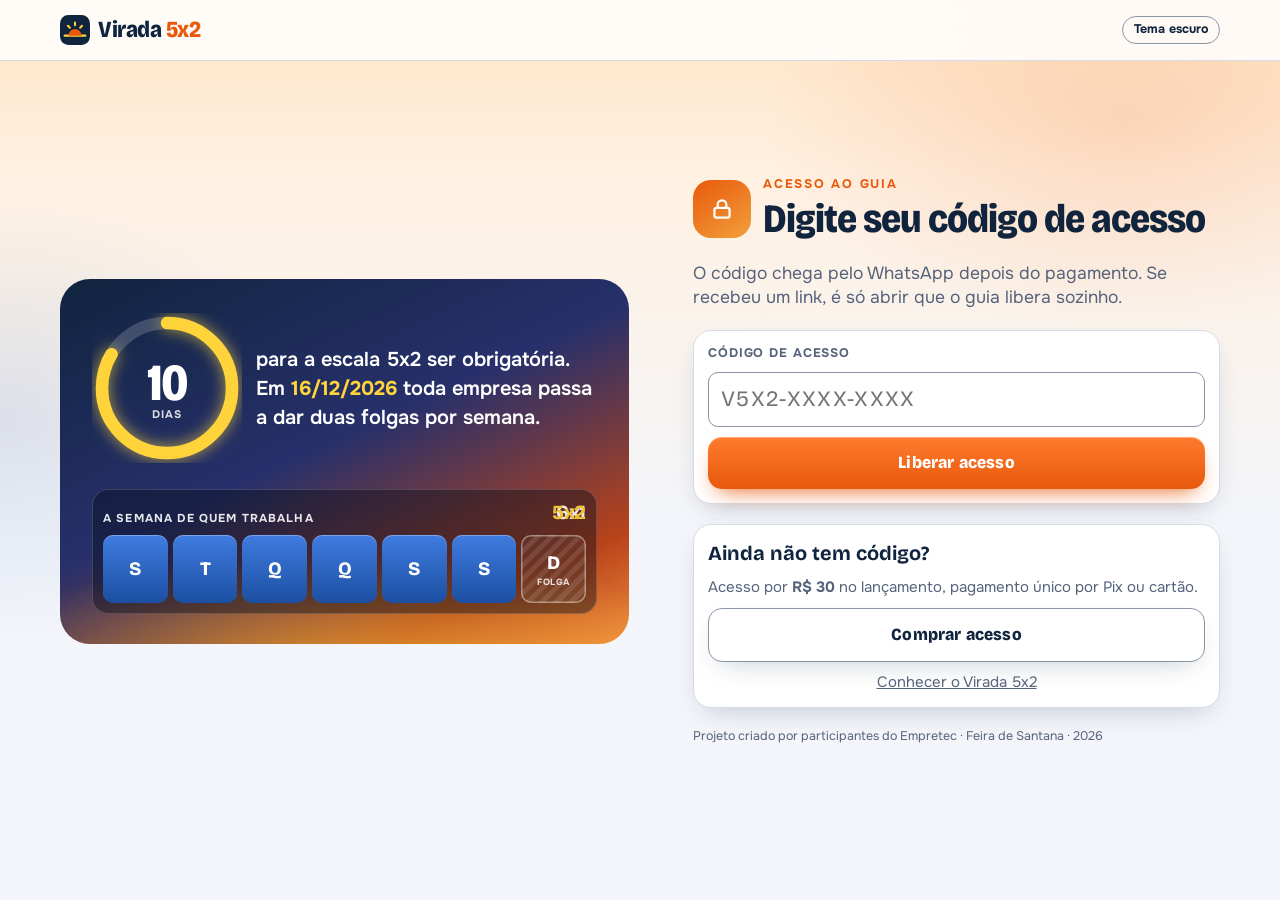
==== app/index.html @ b8477268 "Landing page, página de compra com Pix e cartão e acesso ao guia por código Co-Authored-By: Claude O" ====
<!DOCTYPE html>
<html lang="pt-BR">
<head>
<meta charset="utf-8">
<meta name="viewport" content="width=device-width, initial-scale=1, viewport-fit=cover">
<title>Guia Virada 5x2</title>
<link rel="preconnect" href="https://fonts.googleapis.com">
<link rel="preconnect" href="https://fonts.gstatic.com" crossorigin>
<link href="https://fonts.googleapis.com/css2?family=Bricolage+Grotesque:opsz,wdth,wght@12..96,75..100,400..800&family=Onest:wght@400..700&display=swap" rel="stylesheet">
<style>
:root{
  /* Layout: coluna única de celular, um passo por tela, barra fixa embaixo com Voltar e Continuar. */
  --tinta:#10243E; --suave:#56637A; --papel:#F3F5FA; --cartao:#FFFFFF; --linha:#D6DCE7;
  --laranja:#E8590C; --verde:#0B7A53; --azul:#1C4FA1; --amarelo:#FFD43B; --alerta:#C4281C;
  --campo:#FFFFFF; --borda:#8A95A8; --topo:#10243E; --forte:#10243E; --forte-txt:#FFFFFF; --ok-bg:#D7F0E5; --fraco:#7A8AA3;
  --g1:#1C4FA1; --g2:#0B7A53; --g3:#7A3E9D; --g4:#B45309; --g5:#0E7490; --g6:#9D174D; --g7:#4D7C0F;
  --display:'Archivo','Arial Narrow',Arial,sans-serif; --corpo:'Archivo',system-ui,-apple-system,'Segoe UI',sans-serif;
  color-scheme:light;
}
@media (prefers-color-scheme:dark){:root:not([data-theme="light"]){
  --tinta:#E9EEF7; --suave:#A7B4CA; --papel:#0B1524; --cartao:#152238; --linha:#2B3C58;
  --laranja:#FF7A2E; --verde:#3FCB98; --azul:#78A6F5; --amarelo:#FFD43B; --alerta:#FF7466;
  --campo:#0F1B2E; --borda:#5F7191; --topo:#060D19; --forte:#E9EEF7; --forte-txt:#10243E; --ok-bg:#12382C; --fraco:#5F7191;
  --g1:#78A6F5; --g2:#3FCB98; --g3:#C39BE8; --g4:#F2A65A; --g5:#56C7DE; --g6:#F08BB4; --g7:#A5D36A;
  color-scheme:dark;}}
:root[data-theme="dark"]{
  --tinta:#E9EEF7; --suave:#A7B4CA; --papel:#0B1524; --cartao:#152238; --linha:#2B3C58;
  --laranja:#FF7A2E; --verde:#3FCB98; --azul:#78A6F5; --amarelo:#FFD43B; --alerta:#FF7466;
  --campo:#0F1B2E; --borda:#5F7191; --topo:#060D19; --forte:#E9EEF7; --forte-txt:#10243E; --ok-bg:#12382C; --fraco:#5F7191;
  --g1:#78A6F5; --g2:#3FCB98; --g3:#C39BE8; --g4:#F2A65A; --g5:#56C7DE; --g6:#F08BB4; --g7:#A5D36A;
  color-scheme:dark;
}
*{box-sizing:border-box}
html,body{margin:0;height:100%}
body{background:var(--papel);color:var(--tinta);font-family:var(--corpo);font-size:16px;line-height:1.4;-webkit-text-size-adjust:100%}
button,input,select{font:inherit;color:inherit}
button{cursor:pointer}
:focus-visible{outline:3px solid var(--amarelo);outline-offset:2px;box-shadow:0 0 0 5px var(--tinta)}
h1,h2,h3{font-family:var(--display);margin:0;line-height:1.08;letter-spacing:-.01em;text-wrap:balance}
p{margin:0}
.num{font-family:var(--display);font-weight:800;font-variant-numeric:tabular-nums;letter-spacing:-.02em}
#app{max-width:560px;margin:0 auto;padding:0 16px calc(96px + env(safe-area-inset-bottom));display:flex;flex-direction:column;gap:16px;min-height:100%}
header.topo{background:var(--topo);color:#fff;margin:0 -16px;padding:calc(14px + env(safe-area-inset-top)) 16px 12px;display:flex;flex-direction:column;gap:10px}
.marca{display:flex;justify-content:space-between;align-items:baseline;gap:8px}
.marca b{font-family:var(--display);font-weight:800;font-size:22px;letter-spacing:-.02em}
.marca b span{color:var(--laranja)}
.marca small{font-size:12.5px;color:#B9C6DA;font-weight:600}
.prog{display:flex;gap:5px}
.prog i{flex:1;height:5px;border-radius:9px;background:#3A506E}
.prog i.on{background:var(--laranja)}
h2{font-size:27px;font-weight:800}
h2 small{display:block;font-family:var(--corpo);font-size:12.5px;font-weight:700;letter-spacing:.12em;text-transform:uppercase;color:var(--laranja);margin-bottom:6px}
.sub{color:var(--suave);font-size:15px}
.cartao{background:var(--cartao);border:1px solid var(--linha);border-radius:14px;padding:14px;display:flex;flex-direction:column;gap:10px}
.cartao h3{font-size:18px;font-weight:800}
.rot{font-size:12.5px;font-weight:700;letter-spacing:.07em;text-transform:uppercase;color:var(--suave)}
input[type=text],input[type=number],select{width:100%;border:1.5px solid var(--borda);border-radius:10px;padding:11px 12px;background:var(--campo);font-size:16px;min-width:0}
.chips{display:flex;flex-wrap:wrap;gap:8px}
.chip{border:1.5px solid var(--borda);background:var(--campo);border-radius:99px;padding:9px 14px;font-weight:600;font-size:15px;line-height:1.1}
.chip[aria-pressed=true]{background:var(--forte);border-color:var(--forte);color:var(--forte-txt)}
.dias{display:grid;grid-template-columns:repeat(7,1fr);gap:5px}
.dia{border:1.5px solid var(--borda);background:var(--campo);border-radius:10px;padding:10px 0;font-weight:700;font-size:14px;text-align:center}
.dia[aria-pressed=true]{background:var(--forte);border-color:var(--forte);color:var(--forte-txt)}
.mov{display:grid;grid-template-columns:52px 1fr;gap:8px;align-items:center}
.mov b{font-family:var(--display);font-size:17px}
.seg{display:grid;grid-template-columns:repeat(3,1fr);border:1.5px solid var(--borda);border-radius:10px;overflow:hidden}
.seg button{border:0;background:var(--campo);padding:9px 4px;font-weight:600;font-size:14px;border-right:1px solid var(--linha)}
.seg button:last-child{border-right:0}
.seg button[aria-pressed=true]{background:var(--forte);color:var(--forte-txt)}
.seg.m button[data-v="1"][aria-pressed=true]{background:var(--fraco);color:#fff}
.seg.m button[data-v="3"][aria-pressed=true]{background:var(--laranja);color:#fff}
.fnl{display:flex;flex-direction:column;gap:10px}
.fnr{border:1px solid var(--linha);border-radius:12px;padding:10px;display:flex;flex-direction:column;gap:8px;background:var(--campo)}
.fnr .l1{display:flex;gap:8px;align-items:center}
.fnr .l2{display:grid;grid-template-columns:1fr 1fr;gap:10px}
.st{display:flex;flex-direction:column;gap:3px}
.st span{font-size:12px;font-weight:700;color:var(--suave);text-transform:uppercase;letter-spacing:.05em}
.stp{display:flex;align-items:center;gap:6px}
.stp b{font-family:var(--display);font-weight:800;font-size:26px;min-width:38px;text-align:center;font-variant-numeric:tabular-nums}
.rb{width:40px;height:40px;border-radius:10px;border:1.5px solid var(--borda);background:var(--campo);font-weight:800;font-size:20px;line-height:1;display:inline-flex;align-items:center;justify-content:center;padding:0;flex:none}
.rb:disabled{opacity:.3}
.rb.x{width:36px;height:36px;border-color:var(--linha);color:var(--suave);font-size:18px}
.bt{border:0;background:var(--laranja);color:#fff;font-weight:800;border-radius:12px;padding:14px 18px;font-size:16px;text-align:center;text-decoration:none;display:inline-block}
.bt.sec{background:var(--campo);color:var(--tinta);border:1.5px solid var(--borda)}
.bt.esc{background:var(--forte);color:var(--forte-txt)}
.bt:disabled{opacity:.4}
.barra{position:fixed;left:0;right:0;bottom:0;background:var(--cartao);border-top:1px solid var(--linha);padding:10px 16px calc(10px + env(safe-area-inset-bottom));z-index:5}
.barra .in{max-width:560px;margin:0 auto;display:grid;grid-template-columns:auto 1fr;gap:10px}
.barra.um .in{grid-template-columns:1fr}
.erro{color:var(--alerta);font-weight:700;font-size:14px}
.erro:empty{display:none}
/* início */
.heroi{background:var(--laranja);color:#fff;border-radius:16px;padding:18px;display:flex;flex-direction:column;gap:6px}
.heroi .num{font-size:64px;line-height:.95}
.heroi p{font-weight:600}
.lista{display:flex;flex-direction:column;gap:10px;padding:0;margin:0;list-style:none}
.lista li{display:grid;grid-template-columns:34px 1fr;gap:10px;align-items:start}
.lista li b.n{font-family:var(--display);font-weight:800;font-size:18px;width:34px;height:34px;border-radius:50%;background:var(--forte);color:var(--forte-txt);display:flex;align-items:center;justify-content:center}
/* resultado */
.tiles{display:grid;grid-template-columns:1fr 1fr;gap:10px}
.tile{background:var(--cartao);border:1px solid var(--linha);border-top:6px solid var(--tinta);border-radius:12px;padding:10px 12px;display:flex;flex-direction:column;gap:2px}
.tile .v{font-family:var(--display);font-weight:800;font-size:38px;line-height:1;letter-spacing:-.02em}
.tile .d{font-size:13px;color:var(--suave)}
.tile.o{border-top-color:var(--laranja)} .tile.o .v{color:var(--laranja)}
.tile.v2{border-top-color:var(--verde)} .tile.v2 .v{color:var(--verde)}
.tile.a{border-top-color:var(--amarelo)}
.tile.r{border-top-color:var(--alerta)} .tile.r .v{color:var(--alerta)}
.tile.larga{grid-column:1/-1}
.abas{position:sticky;top:0;z-index:4;background:var(--papel);margin:0 -16px;padding:8px 16px;display:flex;gap:6px;overflow-x:auto;border-bottom:1px solid var(--linha)}
.abas button{flex:none;border:1px solid var(--linha);background:var(--campo);border-radius:99px;padding:7px 13px;font-weight:700;font-size:14px}
section{display:flex;flex-direction:column;gap:12px;scroll-margin-top:56px}
.semana{display:grid;grid-template-columns:repeat(7,1fr);gap:4px;align-items:end}
.col{display:flex;flex-direction:column;align-items:center;gap:3px}
.col .b{width:100%;border-radius:6px 6px 0 0;background:var(--azul);min-height:3px}
.col.fraco .b{background:var(--fraco)} .col.forte .b{background:var(--laranja)}
.col.fech .b{background:repeating-linear-gradient(135deg,var(--campo) 0 5px,var(--linha) 5px 7px);border:1px dashed var(--borda);height:36px}
.col .q{font-family:var(--display);font-weight:800;font-size:17px;line-height:1}
.col .d{font-size:12px;font-weight:700;color:var(--suave);text-transform:uppercase}
.col .p{font-size:11px;color:var(--suave)}
.barras{height:110px;display:flex;align-items:flex-end;width:100%}
.fn{background:var(--cartao);border:1px solid var(--linha);border-radius:14px;padding:12px;display:flex;flex-direction:column;gap:8px}
.fn.al{border-color:var(--alerta);box-shadow:inset 5px 0 0 var(--alerta)}
.fh{display:flex;justify-content:space-between;gap:8px;align-items:baseline}
.fh b{font-size:17px;font-weight:800;font-family:var(--display)}
.fh span{font-size:13px;color:var(--suave);font-weight:600;white-space:nowrap}
.raia{border-radius:9px;padding:6px 9px;background:var(--papel);display:grid;grid-template-columns:1fr auto;gap:2px 8px;align-items:center}
.raia .t{font-size:12.5px;font-weight:700}
.raia .t small{display:block;font-weight:500;color:var(--suave);font-size:12px}
.raia .c{font-family:var(--display);font-weight:800;font-size:22px}
.pws{grid-column:1/-1;display:flex;flex-wrap:wrap;gap:2px}
.pw{width:12px;height:16px;flex:none}
.pw.vg{fill:var(--amarelo);stroke:var(--tinta);stroke-width:1.2}
.pil{align-self:flex-start;border-radius:99px;padding:4px 11px;font-weight:700;font-size:13px}
.pil.ok{background:var(--ok-bg);color:var(--verde)} .pil.vg{background:var(--amarelo);color:#10243E} .pil.ru{background:var(--alerta);color:#fff}
.comp{display:flex;flex-direction:column;gap:8px}
.cb{display:grid;grid-template-columns:1fr;gap:3px}
.cb .l{display:flex;justify-content:space-between;font-weight:700;font-size:14px;gap:8px}
.cb .t{height:16px;border-radius:5px;background:var(--papel);overflow:hidden}
.cb .t i{display:block;height:100%;border-radius:5px;background:var(--azul)}
.cb.he .t i{background:var(--laranja)} .cb.re .t i{background:var(--verde)}
.lei{display:flex;flex-direction:column;gap:8px;padding:0;margin:0;list-style:none}
.lei li{border-left:5px solid var(--azul);background:var(--cartao);border-radius:0 10px 10px 0;padding:9px 12px;font-size:15px}
.lei li.at{border-left-color:var(--laranja)} .lei li.ru{border-left-color:var(--alerta)}
.lei li b{display:block}
.plano{display:flex;flex-direction:column;gap:0;border:1px solid var(--linha);border-radius:14px;background:var(--cartao);overflow:hidden}
.plano label{display:grid;grid-template-columns:26px 62px 1fr;gap:8px;align-items:start;padding:11px 12px;border-bottom:1px solid var(--linha);font-size:15px}
.plano label:last-child{border-bottom:0}
.plano input{width:22px;height:22px;accent-color:var(--verde);margin:0}
.plano .dt{font-family:var(--display);font-weight:800;color:var(--laranja)}
.plano input:checked~span{color:var(--suave);text-decoration:line-through}
.aviso{font-size:13.5px;color:var(--suave);border-left:4px solid var(--amarelo);padding-left:10px}
.fontes{font-size:12.5px;color:var(--suave);display:flex;flex-direction:column;gap:4px;overflow-wrap:anywhere}
.fontes a{color:var(--azul)}
textarea{width:100%;min-height:150px;border:1.5px solid var(--borda);border-radius:10px;padding:10px;font:inherit;font-size:14px}
.acoes{display:flex;flex-direction:column;gap:8px}
@media (min-width:480px){.tiles{grid-template-columns:repeat(3,1fr)}}

/* comparador de caminhos */
.tema{border:1px solid #5C6F8A;background:transparent;color:#fff;border-radius:99px;padding:4px 11px;font-size:12.5px;font-weight:700}
.marca .dir{display:flex;gap:10px;align-items:center}
.ests{display:flex;flex-direction:column;gap:10px}
.est{text-align:left;border:1.5px solid var(--linha);background:var(--cartao);border-radius:14px;padding:12px;display:flex;flex-direction:column;gap:8px;width:100%}
.est[aria-pressed=true]{border-color:var(--laranja);box-shadow:inset 0 0 0 1.5px var(--laranja)}
.est.fora{opacity:.72}
.est .en{display:flex;justify-content:space-between;gap:8px;align-items:baseline;font-family:var(--display);font-weight:800;font-size:18px;line-height:1.15}
.selo{flex:none;font-family:var(--corpo);font-size:11.5px;font-weight:700;border-radius:99px;padding:3px 9px;background:var(--verde);color:#fff;white-space:nowrap}
.selo.e{background:var(--laranja)}
.est .ed{font-size:14px;color:var(--suave)}
.eg{display:grid;grid-template-columns:repeat(3,1fr);gap:6px}
.eg span{background:var(--papel);border-radius:8px;padding:6px 8px;display:flex;flex-direction:column;font-size:11.5px;font-weight:700;color:var(--suave);text-transform:uppercase;letter-spacing:.03em}
.eg b{font-family:var(--display);font-weight:800;font-size:17px;color:var(--tinta);text-transform:none;letter-spacing:-.01em}
.er{display:flex;justify-content:space-between;align-items:baseline;gap:8px;border-top:1px solid var(--linha);padding-top:8px;font-weight:700}
.er b{font-family:var(--display);font-weight:800;font-size:22px;white-space:nowrap}
.er b.neg{color:var(--alerta)} .er b.pos{color:var(--verde)}
.est .av{font-size:13px;color:var(--suave);border-left:4px solid var(--amarelo);padding-left:8px}
.sl{display:flex;flex-direction:column;gap:2px}
.sl .l{display:flex;justify-content:space-between;font-weight:700;font-size:14px;gap:8px}
.sl input[type=range]{width:100%;accent-color:var(--laranja);height:30px}
.credito{font-size:12.5px;color:var(--suave);text-align:center}

/* ===== visual: a virada do dia (amanhecer no claro, noite com estrelas no escuro) ===== */
:root{--display:'Bricolage Grotesque','Arial Narrow',Arial,sans-serif;--corpo:'Onest',system-ui,-apple-system,'Segoe UI',sans-serif;
  --ceu:linear-gradient(180deg,#FFE3C4 0,#FFF1E2 180px,#F3F5FA 520px);--brilho1:rgba(232,89,12,.16);--brilho2:rgba(28,79,161,.12);
  --sombra:0 1px 0 rgba(255,255,255,.9) inset,0 10px 28px -12px rgba(16,36,62,.28);--vidro:rgba(255,255,255,.86);--heroi:linear-gradient(155deg,#10243E 0,#27306B 46%,#B8431A 82%,#F08A3C 100%);--neon:0 0 0 rgba(0,0,0,0)}
@media (prefers-color-scheme:dark){:root:not([data-theme="light"]){--ceu:linear-gradient(180deg,#070B1A 0,#0B1524 420px);--brilho1:rgba(255,122,46,.20);--brilho2:rgba(120,166,245,.20);--sombra:0 1px 0 rgba(255,255,255,.06) inset,0 14px 34px -14px rgba(0,0,0,.8);--vidro:rgba(13,22,40,.82);--heroi:linear-gradient(155deg,#0A1022 0,#1B1F52 46%,#7A2E12 84%,#E8590C 100%);--neon:0 0 22px -4px}}
:root[data-theme="dark"]{--ceu:linear-gradient(180deg,#070B1A 0,#0B1524 420px);--brilho1:rgba(255,122,46,.20);--brilho2:rgba(120,166,245,.20);--sombra:0 1px 0 rgba(255,255,255,.06) inset,0 14px 34px -14px rgba(0,0,0,.8);--vidro:rgba(13,22,40,.82);--heroi:linear-gradient(155deg,#0A1022 0,#1B1F52 46%,#7A2E12 84%,#E8590C 100%);--neon:0 0 22px -4px}
body{background:var(--papel);background-image:radial-gradient(520px 300px at 88% 120px,var(--brilho1),transparent 70%),radial-gradient(460px 320px at 0 420px,var(--brilho2),transparent 70%),var(--ceu);background-attachment:fixed;background-repeat:no-repeat}
#app,.barra{position:relative;z-index:1}
.barra{position:fixed;background:var(--vidro);-webkit-backdrop-filter:blur(14px);backdrop-filter:blur(14px)}
h2{font-size:29px;font-weight:800;letter-spacing:-.025em;font-stretch:88%}
h2 small{font-family:var(--corpo);letter-spacing:.14em}
.tit{display:grid;grid-template-columns:auto 1fr;gap:12px;align-items:center}
.ic{width:48px;height:48px;border-radius:15px;display:inline-flex;align-items:center;justify-content:center;flex:none;background:linear-gradient(145deg,var(--laranja),#F2A03C);color:#fff;box-shadow:0 8px 18px -8px var(--laranja),var(--neon) var(--laranja)}
.ic svg{width:26px;height:26px;fill:none;stroke:currentColor;stroke-width:2;stroke-linecap:round;stroke-linejoin:round}
.ic.az{background:linear-gradient(145deg,#1C4FA1,#4D86E0);box-shadow:0 8px 18px -8px #1C4FA1,var(--neon) #4D86E0}
.ic.vd{background:linear-gradient(145deg,#0B7A53,#35C08E);box-shadow:0 8px 18px -8px #0B7A53,var(--neon) #35C08E}
.ic.rx{background:linear-gradient(145deg,#5B2E91,#9A6AD6);box-shadow:0 8px 18px -8px #5B2E91,var(--neon) #9A6AD6}
.ic.p{width:38px;height:38px;border-radius:12px}.ic.p svg{width:21px;height:21px}
header.topo{background:linear-gradient(180deg,var(--topo),rgba(16,36,62,.0));background-color:transparent;padding-bottom:6px;color:var(--tinta)}
header.topo{background:var(--vidro);-webkit-backdrop-filter:blur(14px);backdrop-filter:blur(14px);border-bottom:1px solid var(--linha);position:sticky;top:0;z-index:6}
.marca b{color:var(--tinta);display:inline-flex;align-items:center;gap:8px;font-stretch:88%;font-size:23px}
.marca b svg{width:30px;height:30px;flex:none}
.marca small{color:var(--suave)}
.tema{border-color:var(--borda);color:var(--tinta)}
.etapas{display:grid;grid-template-columns:repeat(5,1fr);margin:0;padding:0;list-style:none;position:relative}
.etapas li{display:flex;flex-direction:column;align-items:center;gap:3px;font-size:10.5px;font-weight:700;color:var(--suave);text-transform:uppercase;letter-spacing:.04em;position:relative}
.etapas li::before{content:'';position:absolute;top:11px;right:50%;width:100%;height:3px;background:var(--linha);z-index:0}
.etapas li:first-child::before{display:none}
.etapas li.feito::before,.etapas li.aqui::before{background:var(--laranja)}
.etapas i{position:relative;z-index:1;width:24px;height:24px;border-radius:50%;background:var(--cartao);border:2.5px solid var(--linha);display:flex;align-items:center;justify-content:center;font-style:normal;font-family:var(--display);font-weight:800;font-size:12.5px;color:var(--suave)}
.etapas li.feito i{background:var(--laranja);border-color:var(--laranja);color:#fff}
.etapas li.aqui i{border-color:var(--laranja);color:var(--laranja);box-shadow:0 0 0 4px var(--brilho1)}
.etapas li.aqui{color:var(--tinta)}
.cartao,.fn,.fnr,.tile,.est,.plano,.eq{box-shadow:var(--sombra)}
.cartao,.fn,.est{border-radius:18px}
.tile{border-top-width:0;position:relative;overflow:hidden;padding-top:16px}
.tile::before{content:'';position:absolute;left:0;right:0;top:0;height:6px;background:linear-gradient(90deg,var(--tinta),var(--suave))}
.tile.o::before{background:linear-gradient(90deg,var(--laranja),#F2A03C)}.tile.v2::before{background:linear-gradient(90deg,var(--verde),#35C08E)}.tile.a::before{background:linear-gradient(90deg,#F2A03C,var(--amarelo))}.tile.r::before{background:linear-gradient(90deg,var(--alerta),#F2A03C)}
.tile .v{font-stretch:85%}
.bt{background:linear-gradient(180deg,#FF7A2E,#E8590C);box-shadow:0 10px 22px -10px #E8590C,0 1px 0 rgba(255,255,255,.35) inset;border-radius:14px;transition:transform .12s ease,box-shadow .12s ease;font-family:var(--display);font-stretch:92%;letter-spacing:.01em;font-size:17px}
.bt:active{transform:translateY(2px) scale(.985);box-shadow:0 4px 10px -6px #E8590C}
.bt.sec,.bt.esc{box-shadow:var(--sombra)}
.chip,.dia,.rb{transition:transform .1s ease,background .15s ease,border-color .15s ease}
.chip:active,.dia:active,.rb:active{transform:scale(.94)}
.chip[aria-pressed=true],.dia[aria-pressed=true]{box-shadow:0 8px 16px -10px var(--forte)}
.rot{display:flex;align-items:center;gap:7px}
/* herói */
.heroi{background:var(--heroi);border-radius:24px;padding:20px 18px 18px;gap:14px;position:relative;overflow:hidden;box-shadow:0 22px 40px -22px #B8431A,var(--neon) rgba(255,122,46,.5)}
.heroi::after{content:'';position:absolute;left:-20%;right:-20%;bottom:-150px;height:240px;border-radius:50%;background:radial-gradient(closest-side,rgba(255,212,59,.55),rgba(255,122,46,.0));pointer-events:none}
.h-top{display:grid;grid-template-columns:auto 1fr;gap:14px;align-items:center;position:relative;z-index:1}
.anel{width:118px;height:118px;position:relative;flex:none}
.anel svg{width:100%;height:100%;transform:rotate(-90deg)}
.anel circle{fill:none;stroke-width:10;stroke-linecap:round}
.anel .tr{stroke:rgba(255,255,255,.18)}.anel .pg{stroke:#FFD43B;filter:drop-shadow(0 0 6px rgba(255,212,59,.7))}
.anel .c{position:absolute;inset:0;display:flex;flex-direction:column;align-items:center;justify-content:center;line-height:1}
.anel .c b{font-family:var(--display);font-weight:800;font-size:40px;letter-spacing:-.03em;font-stretch:85%}
.anel .c span{font-size:11px;font-weight:700;letter-spacing:.1em;text-transform:uppercase;opacity:.85}
.heroi p{font-weight:600;font-size:15.5px;line-height:1.35}
.heroi p b{color:#FFD43B}
.tira{position:relative;z-index:1;background:rgba(6,13,25,.42);border:1px solid rgba(255,255,255,.16);border-radius:16px;padding:10px;display:flex;flex-direction:column;gap:8px}
.tira .cab{display:flex;justify-content:space-between;align-items:baseline;font-size:11.5px;font-weight:700;letter-spacing:.1em;text-transform:uppercase;opacity:.9}
.tira .cab .esc{position:relative;width:54px;height:22px;font-family:var(--display);font-size:20px;letter-spacing:-.02em;text-transform:none}
.tira .cab .esc span{position:absolute;right:0;top:-2px}
.sete{display:grid;grid-template-columns:repeat(7,1fr);gap:5px}
.sete div{aspect-ratio:1/1.05;border-radius:10px;display:flex;flex-direction:column;align-items:center;justify-content:center;font-family:var(--display);font-weight:800;font-size:15px;position:relative;overflow:hidden;background:linear-gradient(180deg,#3F7BE0,#1C4FA1);box-shadow:0 1px 0 rgba(255,255,255,.3) inset}
.sete div small{font-family:var(--corpo);font-size:9px;font-weight:700;letter-spacing:.06em;text-transform:uppercase;opacity:.85}
.sete .f,.sete .v i{background:repeating-linear-gradient(135deg,rgba(255,255,255,.14) 0 5px,rgba(255,255,255,.04) 5px 10px);box-shadow:0 0 0 1.5px rgba(255,255,255,.4) inset}
.sete .v i{position:absolute;inset:0;border-radius:10px;display:flex;flex-direction:column;align-items:center;justify-content:center;font-style:normal;background-color:#B8431A;opacity:0}
.sete .v i small{color:#FFD43B;opacity:1}
@keyframes vira{0%,38%{opacity:0;transform:rotateX(90deg)}50%,88%{opacity:1;transform:rotateX(0)}100%{opacity:0;transform:rotateX(-90deg)}}
@keyframes some{0%,38%{opacity:1}50%,88%{opacity:0}100%{opacity:1}}
@keyframes vem{0%,38%{opacity:0}50%,88%{opacity:1}100%{opacity:0}}
.sete .v i{animation:vira 5.5s ease-in-out infinite}
.tira .esc .de{animation:some 5.5s ease-in-out infinite}.tira .esc .para{animation:vem 5.5s ease-in-out infinite;color:#FFD43B}
.lista li b.n{background:linear-gradient(145deg,var(--laranja),#F2A03C);color:#fff;box-shadow:0 6px 14px -8px var(--laranja)}
/* caminhos */
.est{position:relative;padding-left:16px;overflow:hidden}
.est::before{content:'';position:absolute;left:0;top:0;bottom:0;width:6px;background:var(--cor,var(--linha))}
.est[aria-pressed=true]{box-shadow:inset 0 0 0 1.5px var(--laranja),0 16px 30px -18px var(--laranja),var(--neon) var(--laranja)}
.est .en{align-items:center}
.est .en>span:first-child{display:flex;align-items:center;gap:10px}
.eg span{border:1px solid var(--linha)}
.raia{border:1px solid var(--linha)}
.pw{filter:drop-shadow(0 1px 0 rgba(0,0,0,.12))}
.col .b{border-radius:8px 8px 3px 3px;background:linear-gradient(180deg,#4D86E0,var(--azul));transform-origin:bottom}
.col.fraco .b{background:linear-gradient(180deg,#9AA8BE,var(--fraco))}.col.forte .b{background:linear-gradient(180deg,#FFA25E,var(--laranja))}
.abas{background:var(--vidro);-webkit-backdrop-filter:blur(14px);backdrop-filter:blur(14px);top:var(--topoh,0px)}
.abas button{box-shadow:var(--sombra)}
.plano{border-radius:18px;position:relative}
.plano label{grid-template-columns:26px 64px 1fr}
.plano .dt{background:var(--papel);border-radius:8px;padding:1px 6px;text-align:center;align-self:start}
.lei li{box-shadow:var(--sombra);border-radius:4px 14px 14px 4px}
.cb .t{height:18px;border-radius:9px}.cb .t i{border-radius:9px;background:linear-gradient(90deg,var(--azul),#4D86E0)}
.cb.he .t i{background:linear-gradient(90deg,var(--laranja),#F2A03C)}.cb.re .t i{background:linear-gradient(90deg,var(--verde),#35C08E)}
.sl input[type=range]{height:34px}
/* entrada de tela: um único momento orquestrado */
@keyframes sobe{from{opacity:0;transform:translateY(14px)}to{opacity:1;transform:none}}
@keyframes cresce{from{transform:scaleY(.05)}to{transform:scaleY(1)}}
@keyframes pop{from{opacity:0;transform:scale(.3)}to{opacity:1;transform:none}}
#app.entra .anim>*{animation:sobe .45s cubic-bezier(.2,.8,.2,1) both}
#app.entra .anim>*:nth-child(2){animation-delay:.04s}#app.entra .anim>*:nth-child(3){animation-delay:.09s}#app.entra .anim>*:nth-child(4){animation-delay:.14s}#app.entra .anim>*:nth-child(5){animation-delay:.19s}#app.entra .anim>*:nth-child(n+6){animation-delay:.24s}
#app.entra .col .b{animation:cresce .7s cubic-bezier(.2,.8,.2,1) .25s both}
#app.entra .tiles .tile{animation:pop .4s cubic-bezier(.2,1.2,.3,1) both}
#app.entra .tiles .tile:nth-child(2){animation-delay:.07s}#app.entra .tiles .tile:nth-child(3){animation-delay:.14s}#app.entra .tiles .tile:nth-child(4){animation-delay:.21s}
@media (prefers-reduced-motion:reduce){#app.entra .anim>*,#app.entra .col .b,#app.entra .tiles .tile{animation:none}.sete .v i{animation:none;opacity:1}.tira .esc .de{animation:none;opacity:0}.tira .esc .para{animation:none;opacity:1}.bt,.chip,.dia,.rb{transition:none}}
section{scroll-margin-top:calc(var(--topoh,56px) + 62px)}

/* ---------- estrutura das telas ---------- */
.tela,.lado,.corpo,.ini-a,.ini-b{display:flex;flex-direction:column;gap:16px;min-width:0}
.cta-pc{display:none}
.fns{display:flex;flex-direction:column;gap:10px}
/* ---------- computador ---------- */
@media (min-width:1000px){
  html{overflow-x:clip}
  #app{max-width:1240px;padding:0 40px calc(120px + env(safe-area-inset-bottom));gap:36px}
  header.topo{margin:0 calc(50% - 50vw);padding:14px calc(50vw - 50%);display:grid;grid-template-columns:auto minmax(0,1fr) auto;align-items:center;column-gap:40px}
  header.topo .marca{display:contents}
  header.topo .marca>b{grid-column:1;grid-row:1}
  header.topo .marca>.dir{grid-column:3;grid-row:1}
  header.topo .etapas{grid-column:2;grid-row:1;width:100%;max-width:640px;justify-self:center}
  .etapas li{font-size:11.5px}
  .barra{background:var(--vidro);-webkit-backdrop-filter:blur(14px);backdrop-filter:blur(14px)}
  .barra .in{max-width:1160px;display:flex;justify-content:flex-end;gap:12px}
  .barra .bt{width:auto;min-width:210px;padding-left:28px;padding-right:28px}
  .barra.um{display:none}
  #app:has(.t0){padding-bottom:48px}
  /* início */
  .t0{display:grid;grid-template-columns:minmax(0,1.08fr) minmax(0,1fr);gap:64px;align-items:center;min-height:calc(100vh - var(--topoh,70px) - 110px)}
  .t0 .heroi{padding:34px 32px 30px;border-radius:30px;gap:26px}
  .t0 .heroi .anel{width:150px;height:150px}
  .t0 .heroi .anel .c b{font-size:52px}
  .t0 .heroi .h-top p{font-size:20px;line-height:1.45}
  .t0 .sete div{font-size:19px}
  .t0 .ini-b{gap:20px}
  .t0 .ini-b .tit h2{font-size:40px;line-height:1.08}
  .t0 .ini-b .tit .ic{width:58px;height:58px;border-radius:18px}
  .t0 .ini-b>.sub{font-size:17.5px}
  .t0 .lista li{font-size:16.5px}
  .t0 .credito{text-align:left}
  .cta-pc{display:flex;align-self:flex-start;min-width:280px;font-size:18px;padding:16px 32px}
  /* passos e resultado: coluna lateral fixa + conteúdo */
  .tela:not(.t0){display:grid;grid-template-columns:340px minmax(0,1fr);gap:56px;align-items:start}
  .t5{grid-template-columns:380px minmax(0,1fr)}
  .lado{position:sticky;top:calc(var(--topoh,70px) + 28px);gap:18px}
  .lado .tit{grid-template-columns:1fr;gap:16px}
  .lado .tit .ic{width:58px;height:58px;border-radius:18px}
  .lado .tit h2{font-size:34px;line-height:1.1}
  .lado>.sub{font-size:16.5px}
  .corpo{max-width:820px;gap:20px}
  .t5 .corpo{max-width:none;gap:40px}
  .corpo .cartao{padding:20px 22px}
  .lado .tiles{grid-template-columns:1fr 1fr}
  .lado .abas{position:static;margin:0;padding:0;background:none;border:0;-webkit-backdrop-filter:none;backdrop-filter:none;flex-direction:column;gap:6px;overflow:visible}
  .lado .abas button{text-align:left;border-radius:12px;padding:11px 16px;font-size:15px;box-shadow:none}
  .lado .abas button:hover{border-color:var(--laranja);color:var(--laranja)}
  .t5 section{scroll-margin-top:calc(var(--topoh,70px) + 24px);display:flex;flex-direction:column;gap:16px}
  .t5 .ests{display:grid;grid-template-columns:1fr 1fr;gap:14px}
  .lado .tile .v{font-size:clamp(22px,2.3vw,34px);white-space:nowrap}
  .t5 .lado{max-height:calc(100vh - var(--topoh,70px) - 130px);overflow-y:auto;padding:6px;margin:-6px;scrollbar-width:thin}
  .t5 .lado .tit h2{font-size:28px}
  .lado .abas{display:grid;grid-template-columns:1fr 1fr}
  .bt,.chip,.dia,.rb,.abas button{cursor:pointer}
}
@media (min-width:1000px) and (max-width:1199px){.tela:not(.t0){grid-template-columns:280px minmax(0,1fr);gap:40px}.t5{grid-template-columns:320px minmax(0,1fr)}}
@media (min-width:1200px){.fnl,.fns{display:grid;grid-template-columns:1fr 1fr;gap:14px;align-items:start}.fnl>*,.fns>*{min-width:0}}
</style>
</head>
<body>
<svg width="0" height="0" style="position:absolute" aria-hidden="true"><symbol id="p" viewBox="0 0 12 16"><circle cx="6" cy="3.6" r="3"/><path d="M1 15.4c0-5.2 2-7.6 5-7.6s5 2.4 5 7.6z"/></symbol></svg>
<div id="app"></div>
<div class="barra" id="barra"></div>

<script>
(function(){
'use strict';
/* Preencha com o WhatsApp da equipe (só números, com 55 e DDD) para o botão abrir direto na conversa. */
var WHATS='5575991019893';
var CH='virada5x2-app-v1',CT='virada5x2-tema';
var PRAZO=new Date(2026,11,16);
var DN=['Seg','Ter','Qua','Qui','Sex','Sáb','Dom'],DL=['segunda','terça','quarta','quinta','sexta','sábado','domingo'];
var PESO={1:.6,2:1,3:1.5};
var SET={
  comercio:['Loja ou comércio',[['Vendedor',6,3],['Caixa',3,1],['Estoquista',2,1],['Gerente',1,1]],[2,2,2,2,2,3,2],9],
  supermercado:['Supermercado',[['Operador de caixa',8,4],['Repositor',6,3],['Açougue e padaria',4,2],['Fiscal de loja',2,1],['Gerente',2,1]],[1,1,2,2,3,3,3],14],
  restaurante:['Bar ou restaurante',[['Cozinheiro',3,2],['Auxiliar de cozinha',3,1],['Garçom',5,3],['Caixa',2,1],['Gerente',1,1]],[1,1,2,2,3,3,3],12],
  hotel:['Hotel ou pousada',[['Recepcionista',4,2],['Camareira',5,2],['Manutenção',2,1],['Gerente',1,1]],[2,2,2,2,3,3,2],24],
  atacado:['Atacado ou logística',[['Separador',12,6],['Conferente',6,3],['Operador de empilhadeira',4,2],['Supervisor',2,1]],[2,2,2,2,2,2,2],16],
  industria:['Indústria',[['Operador de produção',12,8],['Manutenção',2,1],['Supervisor',2,1]],[2,2,2,2,2,2,2],16],
  servicos:['Serviços',[['Atendente',5,2],['Técnico',4,2],['Administrativo',2,1]],[2,2,2,2,2,2,2],9],
  saude:['Saúde, vigilância ou limpeza',[['Recepcionista',3,1],['Técnico',6,3],['Limpeza',2,1]],[2,2,2,2,2,2,2],24]
};
function padrao(){return {v:1,tela:0,nome:'',setor:'',dias:[1,1,1,1,1,1,0],mov:[2,2,2,2,2,3,2],hd:9,fn:[],esc:'6x1',h0:44,acordo:'nsei',sal:2429.41,contratar:'talvez',publico:false,fat:0,mg:30,mig:50,preco:0,perda:0,estr:'',feito:{}};}
var S=padrao(),erro='';
function $(s){return document.querySelector(s);}
function esc(s){return String(s).replace(/[&<>"']/g,function(c){return {'&':'&amp;','<':'&lt;','>':'&gt;','"':'&quot;',"'":'&#39;'}[c];});}
function rs(v){return (v<0?'− ':'')+'R$ '+Math.round(Math.abs(v)).toLocaleString('pt-BR');}
function n1(v){return (Math.round(v*10)/10).toLocaleString('pt-BR');}
function guarda(){try{localStorage.setItem(CH,JSON.stringify(S));}catch(e){}}
function hoje0(){var d=new Date();return new Date(d.getFullYear(),d.getMonth(),d.getDate());}
function diasAte(d){return Math.round((d-hoje0())/864e5);}
function dm(d){return ('0'+d.getDate()).slice(-2)+'/'+('0'+(d.getMonth()+1)).slice(-2);}
function hmin(h){var m=Math.round(h*60);return Math.floor(m/60)+'h'+(m%60?('0'+m%60).slice(-2):'');}
function pw(n,g,vg){var s='';for(var i=0;i<n;i++)s+='<svg class="pw'+(vg?' vg':'')+'"'+(vg?'':' style="fill:var(--g'+g+')"')+'><use href="#p"/></svg>';return s;}
function lista(a){return a.length<2?a.join(''):a.slice(0,-1).join(', ')+' e '+a[a.length-1];}
function em(d){return (d>=5?'no ':'na ')+DL[d];}
function hNovo(){return S.acordo==='sim'?42:40;}
function fnOk(){return S.fn.filter(function(f){return f.q>0&&f.n.trim();});}

var IC={rod:'<path d="M4 12a8 8 0 0 1 13.7-5.7L20 8M20 4v4h-4M20 12a8 8 0 0 1-13.7 5.7L4 16M4 20v-4h4"/>',
fecha:'<rect x="5" y="11" width="14" height="9" rx="2"/><path d="M8 11V8a4 4 0 0 1 8 0v3"/>',hora:'<circle cx="12" cy="12" r="8"/><path d="M12 8v4l3 2"/>',
doze:'<path d="M12 3a9 9 0 1 0 9 9 7 7 0 0 1-9-9z"/>',loja:'<path d="M4 10l1-5h14l1 5M5 10v9h14v-9M9 19v-5h6v5"/>',cal:'<rect x="4" y="5" width="16" height="15" rx="2"/><path d="M4 10h16M8 3v4M16 3v4"/>',
gente:'<circle cx="9" cy="8" r="3"/><path d="M3 20c0-3 2.5-5 6-5s6 2 6 5M16 5.5a2.5 2.5 0 0 1 0 5M21 19c0-2.4-1.5-4-4-4.5"/>',cifra:'<path d="M12 3v18M16 7c0-1.7-1.8-3-4-3s-4 1.3-4 3 1.8 3 4 3 4 1.3 4 3-1.8 3-4 3-4-1.3-4-3"/>',
lei:'<path d="M12 4v16M7 20h10M5 8h14M5 8l-2.5 6a3 3 0 0 0 5 0zM19 8l-2.5 6a3 3 0 0 0 5 0z"/>',plano:'<path d="M5 21V4M5 4h11l-2 4 2 4H5"/>',enviar:'<path d="M4 12l16-8-6 16-3-6z"/>',
grade:'<path d="M4 6h16M4 12h16M4 18h16M9 3v18M15 3v18"/>',rumo:'<path d="M12 21v-8M12 13L5 6M12 13l7-7M5 10V6h4M19 10V6h-4"/>',sol:'<circle cx="12" cy="14" r="4"/><path d="M3 20h18M12 4v3M5 8l2 2M19 8l-2 2"/>'};
var COR={rod:['az','#1C4FA1'],fecha:['','#E8590C'],hora:['vd','#0B7A53'],doze:['rx','#7A3E9D']};
function ic(k,cls){return '<span class="ic '+(cls||'')+'" aria-hidden="true"><svg viewBox="0 0 24 24">'+IC[k]+'</svg></span>';}
function tit(k,cls,peq,txt){return '<div class="tit">'+ic(k,cls)+'<h2><small>'+peq+'</small>'+txt+'</h2></div>';}
function sec(k,cls,txt){return '<div class="tit">'+ic(k,(cls||'')+' p')+'<h2>'+txt+'</h2></div>';}

/* ---------- cálculo ---------- */
/* Rodízio: espalha a segunda folga pelos dias mais fracos e acha, por função, o menor número de grupos que respeita o mínimo. */
function base(dias){
  var ab=[],fe=[],d;for(d=0;d<7;d++)(dias[d]?ab:fe).push(d);
  var fixas=fe.slice(0,2),r=2-fixas.length;
  function dist(x){if(!fe.length)return 9;return Math.min.apply(null,fe.map(function(c){var k=Math.abs(x-c);return Math.min(k,7-k);}));}
  var ord=ab.slice().sort(function(x,y){return (S.mov[x]-S.mov[y])||(dist(x)-dist(y))||(x-y);});
  function tam(T,k){var a=[];for(var j=0;j<k;j++)a.push(Math.floor(T/k)+(j<T%k?1:0));return a;}
  var fs=fnOk().map(function(F){
    var q=F.q,m=Math.max(0,F.m||0),best=null,h,k,i;
    function pior(sz){var n=sz.length,mx=0;for(var j=0;j<n;j++){var f=r===1?sz[j]:sz[j]+sz[(j+n-1)%n];if(f>mx)mx=f;}return mx;}
    if(r===0||!ab.length)best={h:Math.max(0,m-q),k:1};
    else{var kmin=r===1?2:3;
      for(h=0;h<=80&&!best;h++)for(k=kmin;k<=ab.length;k++){if(q+h-pior(tam(q+h,k))>=m){best={h:h,k:k};break;}}
      if(!best)best={h:0,k:ab.length,falha:true};}
    var T=q+best.h;k=best.k;var sz=tam(T,k),dEsc=ord.slice(0,k),cal=dEsc.slice().sort(function(a,b){return a-b;}),vv=[],falta=best.h,ix=k-1,gd=0;
    for(i=0;i<k;i++)vv.push(0);
    while(falta>0&&gd<999){if(vv[ix]<sz[ix]){vv[ix]++;falta--;}ix=(ix+k-1)%k;gd++;}
    var grupos=sz.map(function(t,j){var g={n:t-vv[j],v:vv[j]};
      if(r===0||!ab.length)g.f=fixas.slice();else if(r===1)g.f=fixas.concat([dEsc[j]]);else{g.f=[cal[j],cal[(j+1)%k]];g.f.sort(function(a,b){return a-b;});}
      var of=g.f.slice();if(of.length===2&&of[0]===0&&of[1]===6)of=[6,0];g.rot=of.length?'folga '+lista(of.map(function(x){return DL[x];})):'sem folga definida';return g;});
    var presV=[];
    for(d=0;d<7;d++){if(!dias[d]){presV.push(0);continue;}var a=0;grupos.forEach(function(g){if(g.f.indexOf(d)>=0)a+=g.n+g.v;});presV.push(T-a);}
    return {F:F,q:q,m:m,h:best.h,k:k,grupos:grupos,presV:presV,pior:ab.length?Math.min.apply(null,ab.map(function(x){return presV[x];})):0,falha:!!best.falha};
  });
  var totV=[];for(d=0;d<7;d++)totV.push(fs.reduce(function(s,x){return s+x.presV[d];},0));
  return {dias:dias,ab:ab,fe:fe,fixas:fixas,r:r,ord:ord,fs:fs,H:fs.reduce(function(s,x){return s+x.h;},0),totV:totV};
}
/* 12x36: duas equipes que se alternam, dia sim, dia não. */
function doze(){
  var eq=Math.max(1,Math.ceil((S.hd||12)/12)),d;
  var fs=fnOk().map(function(F){
    var q=F.q,m=Math.max(0,F.m||0),need=2*m*eq,h=Math.max(0,need-q),T=q+h,a=Math.ceil(T/2),b=T-a,vb=Math.min(h,b),va=h-vb;
    var grupos=[{n:a-va,v:va,f:[],rot:'trabalha 12 horas, folga 36'},{n:b-vb,v:vb,f:[],rot:'entra no dia seguinte'}],presV=[];
    for(d=0;d<7;d++)presV.push(S.dias[d]?b:0);
    return {F:F,q:q,m:m,h:h,k:2,grupos:grupos,presV:presV,pior:Math.floor(b/eq),falha:false};
  });
  var totV=[];for(d=0;d<7;d++)totV.push(fs.reduce(function(s,x){return s+x.presV[d];},0));
  return {dias:S.dias,ab:[],fe:[],fixas:[],r:9,ord:[],fs:fs,H:fs.reduce(function(s,x){return s+x.h;},0),totV:totV,d12:true};
}
function estrategias(){
  var hN=hNovo(),N=fnOk().reduce(function(s,f){return s+f.q;},0),sal=S.sal||0,D=S.dias.filter(Boolean).length,Hh=Math.max(1,S.hd||9);
  var fat=S.fat||0,mg=(S.mg||0)/100,mig=(S.mig||0)/100,p=(S.preco||0)/100,l=(S.perda||0)/100,dem0=N*(S.h0||44);
  var ganho=fat?fat*((1-l)*(p+mg)-mg):0,sp=0;S.dias.forEach(function(a,d){if(a)sp+=PESO[S.mov[d]];});
  function mk(id,nome,desc,B,dem,rec){
    var gap=Math.max(0,(dem-N*hN)/hN),pes=Math.max(B.H,gap),custo=pes*sal,lucro=rec*mg;
    return {id:id,nome:nome,desc:desc,B:B,pes:pes,custo:custo,rec:rec,lucro:lucro,res:ganho-custo-lucro,av:[]};
  }
  var A=base(S.dias),L=[],o;
  o=mk('rod','Rodízio de folgas','Mantém os dias e o horário de hoje. As folgas vão para os dias mais fracos.',A,dem0,0);L.push(o);
  if(D>=2&&A.ord.length){var w=A.ord[0],d2=S.dias.slice();d2[w]=0;var Bf=base(d2);
    o=mk('fecha','Fechar '+em(w),'Deixa de abrir no dia de menor movimento. '+(Bf.r===0?'Todos folgam juntos e a equipe fica completa nos outros dias.':'Sobra menos rodízio para organizar.'),Bf,dem0*(D-1)/D,fat*PESO[S.mov[w]]/sp*(1-mig));o.dia=w;L.push(o);}
  if(Hh>=6){o=mk('hora','Abrir 1 hora a menos por dia','Corta a hora de menor movimento, na abertura ou no fechamento, e mantém os dias.',A,dem0*(Hh-1)/Hh,fat/Hh*.5*(1-mig));L.push(o);}
  o=mk('doze','Escala 12x36','Duas equipes se alternam: cada pessoa trabalha 12 horas e folga 36.',doze(),0,0);
  if(D<7||Hh<11){o.fora=true;o.av.push('Só encaixa em quem abre todos os dias, por 11 horas ou mais. Não é o seu caso hoje.');}
  o.av.push('Depende de convenção ou acordo coletivo. Confirme com o sindicato e um advogado.');
  o.av.push('A média de 42 horas por semana passa do teto de 40 horas em 16/12/2027.');L.push(o);
  L.sort(function(a,b){return (a.fora?1:0)-(b.fora?1:0)||(b.res-a.res)||(a.pes-b.pes);});
  var sel=L.filter(function(x){return x.id===S.estr;})[0]||L[0];
  return {L:L,sel:sel,melhor:L[0],N:N,hN:hN,sal:sal,fat:fat,ganho:ganho,D:D};
}

/* ---------- telas ---------- */
function temaEscuro(){var t=document.documentElement.getAttribute('data-theme');if(t)return t==='dark';return !!(window.matchMedia&&window.matchMedia('(prefers-color-scheme: dark)').matches);}
function topo(){
  var N=['Empresa','Horário','Equipe','Dinheiro','Plano'],p='';
  for(var i=1;i<=5;i++)p+='<li class="'+(S.tela>i?'feito':S.tela===i?'aqui':'')+'"><i>'+(S.tela>i?'✓':i)+'</i>'+N[i-1]+'</li>';
  return '<header class="topo"><div class="marca"><b><svg viewBox="0 0 32 32" aria-hidden="true"><rect width="32" height="32" rx="9" fill="#10243E"/><path d="M5 22h22" stroke="#FFD43B" stroke-width="2.4" stroke-linecap="round"/><path d="M9 22a7 7 0 0 1 14 0" fill="#E8590C"/><path d="M16 8v3M8.5 11.5l2 2M23.5 11.5l-2 2" stroke="#FFD43B" stroke-width="2.2" stroke-linecap="round"/></svg><span style="color:inherit">Virada <span>5x2</span></span></b><span class="dir"><button class="tema" data-tema="1">'+(temaEscuro()?'Tema claro':'Tema escuro')+'</button></span></div>'+(S.tela&&S.tela<5?'<ol class="etapas" aria-label="Passo '+S.tela+' de 4">'+p+'</ol>':'')+'</header>';
}
function chips(k,ops){return '<div class="chips">'+ops.map(function(o){return '<button class="chip" data-set="'+k+'" data-v="'+o[0]+'" aria-pressed="'+(String(S[k])===String(o[0]))+'">'+o[1]+'</button>';}).join('')+'</div>';}
function tInicio(){
  var n=diasAte(PRAZO),tot=61,frac=Math.max(0,Math.min(1,1-n/tot)),C=2*Math.PI*52;
  var dias=['S','T','Q','Q','S','S','D'],tira='';
  dias.forEach(function(l,i){tira+=i===6?'<div class="f">'+l+'<small>folga</small></div>':i===0?'<div class="v">'+l+'<i>'+l+'<small>folga</small></i></div>':'<div>'+l+'</div>';});
  return '<div class="ini-a"><div class="heroi"><div class="h-top"><div class="anel"><svg viewBox="0 0 120 120"><circle class="tr" cx="60" cy="60" r="52"/><circle class="pg" cx="60" cy="60" r="52" stroke-dasharray="'+(C*frac).toFixed(1)+' '+C.toFixed(1)+'"/></svg><div class="c"><b>'+(n>0?n:'0')+'</b><span>'+(n===1?'dia':'dias')+'</span></div></div><p>'+(n>0?'para a escala 5x2 ser obrigatória. Em <b>16/12/2026</b> toda empresa passa a dar duas folgas por semana.':'A regra já vale: desde <b>16/12/2026</b> toda empresa precisa dar duas folgas por semana.')+'</p></div>'+
  '<div class="tira" aria-hidden="true"><div class="cab"><span>A semana de quem trabalha</span><span class="esc"><span class="de">6x1</span><span class="para">5x2</span></span></div><div class="sete">'+tira+'</div></div></div></div><div class="ini-b">'+
  tit('rumo','','Guia de transição','Compare os caminhos e monte o plano da sua empresa')+'<p class="sub">Não existe uma saída única. Você responde quatro perguntas e o guia compara, com os seus números, as opções que os empresários estão usando.</p>'+
  '<ul class="lista"><li><b class="n">1</b><span><b>Quatro caminhos lado a lado.</b> Rodízio de folgas, fechar um dia, encurtar o horário ou 12x36, com ou sem aumento de preço.</span></li><li><b class="n">2</b><span><b>A conta de cada um.</b> Pessoas a mais, custo, vendas perdidas e resultado no mês.</span></li><li><b class="n">3</b><span><b>Escala pronta por função.</b> Quem folga em que dia, sem deixar função descoberta.</span></li><li><b class="n">4</b><span><b>Lei e plano com datas.</b> O que o acordo com o sindicato muda e o que fazer em cada semana.</span></li></ul>'+
  '<button class="bt cta-pc" data-nav="1">Começar o diagnóstico</button><p class="aviso">Suas respostas ficam só neste aparelho. Este guia orienta o planejamento e não substitui advogado nem contador.</p><p class="credito">Projeto criado por participantes do Empretec · Feira de Santana · 2026</p></div>';
}
function tEmpresa(){
  return tit('loja','','Passo 1 · Empresa','Qual é o seu negócio?')+
  '<div class="cartao"><label class="rot" for="i-nome">Nome da empresa (opcional)</label><input type="text" id="i-nome" data-txt="nome" value="'+esc(S.nome)+'" autocomplete="organization"></div>'+
  '<div class="cartao"><span class="rot">Setor</span><div class="chips">'+Object.keys(SET).map(function(k){return '<button class="chip" data-setor="'+k+'" aria-pressed="'+(S.setor===k)+'">'+SET[k][0]+'</button>';}).join('')+'</div></div>'+
  '<div class="cartao"><span class="rot">Como é a escala hoje?</span>'+chips('esc',[['6x1','6x1 (uma folga)'],['5x2','Já é 5x2'],['12x36','12x36'],['mista','Varia por função']])+'</div>';
}
function tFunc(){
  var h=tit('cal','az','Passo 2 · Funcionamento','Quando a empresa abre e como é o movimento?')+
  '<div class="cartao"><span class="rot">Dias em que abre</span><div class="dias">'+DN.map(function(n,i){return '<button class="dia" data-dia="'+i+'" aria-pressed="'+!!S.dias[i]+'" aria-label="'+DL[i]+'">'+n+'</button>';}).join('')+'</div></div>'+
  '<div class="cartao"><span class="rot">Horas abertas por dia</span><div class="stp"><button class="rb" data-nst="hd" data-d="-1" aria-label="Diminuir horas"'+(S.hd<=4?' disabled':'')+'>−</button><b>'+S.hd+'</b><button class="rb" data-nst="hd" data-d="1" aria-label="Aumentar horas"'+(S.hd>=24?' disabled':'')+'>+</button><span class="sub">horas</span></div></div>'+
  '<div class="cartao"><span class="rot">Movimento em cada dia aberto</span><p class="sub">Serve para achar o melhor dia de folga e o dia que valeria fechar.</p>';
  DN.forEach(function(n,i){if(!S.dias[i])return;h+='<div class="mov"><b>'+n+'</b><div class="seg m" role="group" aria-label="Movimento de '+DL[i]+'">'+[[1,'Fraco'],[2,'Médio'],[3,'Forte']].map(function(o){return '<button data-mov="'+i+'" data-v="'+o[0]+'" aria-pressed="'+(S.mov[i]===o[0])+'">'+o[1]+'</button>';}).join('')+'</div></div>';});
  return h+'</div>';
}
function stp(rot,campo,i,v,min){return '<div class="st"><span>'+rot+'</span><div class="stp"><button class="rb" data-fs="'+campo+'" data-i="'+i+'" data-d="-1" aria-label="Diminuir '+rot+'"'+(v<=min?' disabled':'')+'>−</button><b>'+v+'</b><button class="rb" data-fs="'+campo+'" data-i="'+i+'" data-d="1" aria-label="Aumentar '+rot+'">+</button></div></div>';}
function tEquipe(){
  var tot=S.fn.reduce(function(s,f){return s+f.q;},0);
  var h=tit('gente','vd','Passo 3 · Equipe','Quantas pessoas em cada função?')+'<p class="sub">O mínimo é quantas pessoas a função precisa ter em qualquer dia aberto para a empresa funcionar.</p>';
  if(S.setor&&S.fn.length)h+='<p class="aviso">Começamos com um exemplo de '+SET[S.setor][0].toLowerCase()+'. Troque pelos seus números.</p>';
  h+='<div class="fnl">';
  S.fn.forEach(function(f,i){h+='<div class="fnr"><div class="l1"><input type="text" data-fn="'+i+'" value="'+esc(f.n)+'" placeholder="Nome da função" aria-label="Nome da função '+(i+1)+'"><button class="rb x" data-fdel="'+i+'" aria-label="Remover '+esc(f.n||'função')+'">×</button></div><div class="l2">'+stp('Pessoas','q',i,f.q,0)+stp('Mínimo por dia','m',i,f.m,0)+'</div></div>';});
  return h+'</div><button class="bt sec" data-fadd="1">Adicionar função</button><div class="cartao"><span class="rot">Total da equipe</span><span class="num" style="font-size:34px">'+tot+' pessoas</span></div>';
}
function tRegras(){
  return tit('cifra','rx','Passo 4 · Jornada e dinheiro','Últimos dados para fechar a conta')+
  '<div class="cartao"><span class="rot">Jornada semanal hoje</span>'+chips('h0',[[44,'44 horas'],[42,'42 horas'],[40,'40 horas ou menos']])+'</div>'+
  '<div class="cartao"><span class="rot">Tem convenção ou acordo coletivo que trate da jornada?</span>'+chips('acordo',[['sim','Sim'],['nao','Não'],['nsei','Não sei']])+'<p class="sub">Muda bastante a conta: sem acordo, o limite seguro é de 8 horas por dia e 40 por semana.</p></div>'+
  '<div class="cartao"><label class="rot" for="i-sal">Salário médio da equipe (R$)</label><input type="number" id="i-sal" data-numc="sal" inputmode="decimal" min="0" step="50" value="'+esc(S.sal)+'"><p class="sub">Já vem com o salário médio de admissão do Caged de setembro de 2026.</p></div>'+
  '<div class="cartao"><label class="rot" for="i-fat">Faturamento por mês (R$, opcional)</label><input type="number" id="i-fat" data-numc="fat" inputmode="decimal" min="0" step="1000" value="'+(S.fat?esc(S.fat):'')+'" placeholder="Ex.: 120000"><p class="sub">Com ele o guia calcula quanto custa fechar um dia e quanto rende um aumento de preço.</p></div>'+
  '<div class="cartao"><span class="rot">De cada R$ 100 vendidos, quanto sobra depois de pagar a mercadoria ou o material?</span>'+chips('mg',[[20,'R$ 20'],[30,'R$ 30'],[40,'R$ 40'],[50,'R$ 50'],[70,'R$ 70']])+'</div>'+
  '<div class="cartao"><span class="rot">Presta serviço terceirizado para órgão público?</span>'+chips('publico',[[true,'Sim'],[false,'Não']])+'</div>';
}
function cartoesEst(E){
  return E.L.map(function(x){
    var sel=x.id===E.sel.id,h='<button class="est'+(x.fora?' fora':'')+'" data-estr="'+x.id+'" aria-pressed="'+sel+'" style="--cor:'+COR[x.id][1]+'"><span class="en"><span>'+ic(x.id,COR[x.id][0]+' p')+esc(x.nome)+'</span>'+(x.id===E.melhor.id&&!x.fora?'<span class="selo">Melhor conta</span>':sel?'<span class="selo e">Escolhido</span>':'')+'</span><span class="ed">'+esc(x.desc)+'</span>';
    h+='<span class="eg"><span>Pessoas a mais<b>'+n1(x.pes)+'</b></span><span>Custo no mês<b>'+rs(x.custo)+'</b></span><span>Vendas perdidas<b>'+(E.fat?rs(x.rec):'?')+'</b></span></span>';
    h+='<span class="er"><span>Resultado no mês'+(S.preco&&E.fat?', com +'+S.preco+'% no preço':'')+'</span><b class="'+(x.res<0?'neg':'pos')+'">'+(x.res>0?'+ ':'')+rs(x.res)+'</b></span>';
    x.av.forEach(function(a){h+='<span class="av">'+esc(a)+'</span>';});
    return h+'</button>';}).join('');
}
function tilesRes(E){
  var n=diasAte(PRAZO),x=E.sel;
  return '<div class="tile o"><span class="rot">Prazo</span><span class="v">'+(n>0?n:'0')+'</span><span class="d">'+(n>0?'dias até 16/12/2026':'a regra já está valendo')+'</span></div>'+
  '<div class="tile"><span class="rot">Equipe</span><span class="v">'+E.N+'</span><span class="d">pessoas · jornada nova de '+E.hN+' h</span></div>'+
  '<div class="tile '+(x.pes>0?'a':'v2')+'"><span class="rot">Pessoas a mais</span><span class="v">'+n1(x.pes)+'</span><span class="d">'+(x.pes>0?'no caminho escolhido':'a equipe atual dá conta')+'</span></div>'+
  '<div class="tile '+(x.res<0?'r':'v2')+'"><span class="rot">Resultado no mês</span><span class="v" style="font-size:30px">'+(x.res>0?'+ ':'')+rs(x.res)+'</span><span class="d">comparado com hoje</span></div>';
}
function resumoTxt(E){
  var x=E.sel,B=x.B,l=['*Virada 5x2 · plano de transição*'];
  if(S.nome)l.push('Empresa: '+S.nome);
  l.push('Setor: '+(SET[S.setor]?SET[S.setor][0]:'-')+' · Equipe: '+E.N+' pessoas');
  l.push('Abre: '+lista(DN.filter(function(n,d){return S.dias[d];}))+' · '+S.hd+' horas por dia');
  l.push('Caminho escolhido: '+x.nome+(S.preco&&E.fat?' com +'+S.preco+'% no preço':''));
  l.push('Jornada nova: '+E.hN+' h por semana'+(B.d12?'':' ('+hmin(E.hN/5)+' por dia)'));
  B.fs.forEach(function(f){l.push('- '+f.F.n+' ('+f.q+'): '+f.grupos.map(function(g,j){return 'G'+(j+1)+' '+g.n+(g.v?'+'+g.v+' vaga':'')+' '+g.rot;}).join(' | '));});
  l.push('Pessoas a mais: '+n1(x.pes)+' · Custo: '+rs(x.custo)+'/mês'+(E.fat?' · Vendas perdidas: '+rs(x.rec)+'/mês · Resultado: '+rs(x.res)+'/mês':''));
  return l.join('\n');
}
function sl(k,rot,max,passo){return '<div class="sl"><div class="l"><label for="sl-'+k+'">'+rot+'</label><span id="slv-'+k+'">'+S[k]+'%</span></div><input type="range" id="sl-'+k+'" data-sl="'+k+'" min="0" max="'+max+'" step="'+passo+'" value="'+S[k]+'"></div>';}
function tRes(){
  var E=estrategias(),x=E.sel,B=x.B,h='',mx=Math.max.apply(null,B.totV.concat([1])),d;
  h+=tit(x.id,COR[x.id][0],'Sua estratégia'+(S.nome?' · '+esc(S.nome):''),esc(x.nome)+(x.id===E.melhor.id?' é o caminho de melhor conta':' foi o caminho que você escolheu'));
  h+='<div class="tiles" id="o-tiles">'+tilesRes(E)+'</div>';
  h+='<nav class="abas" aria-label="Partes da estratégia"><button data-ir="s-comp">Caminhos</button><button data-ir="s-escala">Escala</button><button data-ir="s-custo">Custo</button><button data-ir="s-lei">Lei</button><button data-ir="s-plano">Plano</button><button data-ir="s-enviar">Enviar</button></nav>';

  /* caminhos */
  h+='<section id="s-comp">'+sec('rumo','','Compare os caminhos')+'<p class="sub">Toque em um caminho para ver a escala e o plano dele. A conta compara com a situação de hoje.</p>';
  if(E.fat)h+='<div class="cartao"><h3>E se você mexer no preço?</h3>'+sl('preco','Aumento de preço',15,1)+sl('perda','Clientes que você perde com o aumento',20,1)+sl('mig','Vendas do período fechado que voltam em outro dia',100,10)+'<p class="sub">São palpites seus. Mexa e veja como a ordem dos caminhos muda.</p></div>';
  else h+='<div class="cartao"><h3>Falta o faturamento</h3><p class="sub">Sem ele, a conta mostra só o custo com pessoal. Para comparar fechar um dia e subir preço, informe o faturamento.</p><button class="bt sec" data-vai="4">Informar faturamento</button></div>';
  h+='<div class="ests" id="o-ests">'+cartoesEst(E)+'</div></section>';

  /* escala */
  h+='<section id="s-escala">'+sec('grade','az','Escala no caminho escolhido');
  if(x.id==='hora')h+='<p class="aviso">A escala é a mesma do rodízio de folgas. O que muda é que cada dia tem 1 hora a menos para cobrir.</p>';
  h+='<div class="cartao"><h3>Pessoas presentes em cada dia</h3><div class="semana">';
  for(d=0;d<7;d++){var ab=!!B.dias[d];h+='<div class="col'+(ab?(S.mov[d]===1?' fraco':S.mov[d]===3?' forte':''):' fech')+'"><span class="q">'+(ab?B.totV[d]:'')+'</span><div class="barras"><div class="b" style="height:'+(ab?Math.max(4,Math.round(B.totV[d]/mx*100)):0)+'%"></div></div><span class="d">'+DN[d]+'</span><span class="p">'+(ab?(S.mov[d]===1?'fraco':S.mov[d]===3?'forte':'médio'):'fechado')+'</span></div>';}
  h+='</div><p class="sub">'+(B.d12?'Na 12x36, metade de cada função está presente por dia.':B.r===0?'Com dois dias fechados, todos folgam juntos e a equipe fica completa nos dias abertos.':'As folgas foram para os dias de menor movimento. Em laranja, os dias fortes.')+(B.H?' O número já conta as vagas sugeridas.':'')+'</p></div>';
  h+='<div class="fns">';B.fs.forEach(function(f){
    var al=f.pior<f.m;
    h+='<div class="fn'+(al?' al':'')+'"><div class="fh"><b>'+esc(f.F.n)+'</b><span>'+f.q+(f.q===1?' pessoa':' pessoas')+' · mínimo '+f.m+'</span></div>';
    f.grupos.forEach(function(g,j){var c=j%7+1;
      h+='<div class="raia"><span class="t" style="color:var(--g'+c+')">'+(B.d12?'Equipe '+(j+1):f.k>1?'Grupo '+(j+1):'Todos')+'<small>'+g.rot+'</small></span><span class="c" style="color:var(--g'+c+')">'+(g.n+g.v)+'</span><div class="pws">'+pw(g.n,c)+pw(g.v,0,1)+'</div></div>';});
    if(f.falha)h+='<span class="pil ru">Não fecha nem com contratação: reveja o mínimo</span>';
    else if(f.h)h+='<span class="pil vg">'+(S.contratar==='nao'?'Falta '+f.h+': treine alguém de outra função para cobrir':'Contratar '+f.h+' para garantir o mínimo')+'</span>';
    else h+='<span class="pil ok">No pior dia ficam '+f.pior+' (mínimo '+f.m+')</span>';
    h+='</div>';});h+='</div>';
  if(B.r===2)h+='<p class="aviso">Uma das folgas deve cair, de preferência, no domingo. Como a empresa abre todos os dias, troque os grupos de posição a cada mês para todos passarem pelo domingo.</p>';
  h+='</section>';

  /* custo */
  var horas=x.pes*E.hN,cHE=horas*4.33*(E.sal/(E.hN*5))*1.5,mxC=Math.max(cHE,x.custo,1);
  h+='<section id="s-custo">'+sec('cifra','rx','Custo com pessoal');
  if(x.pes>0)h+='<div class="cartao"><h3>Contratar ou pagar hora extra?</h3><p>Este caminho pede o equivalente a <b>'+n1(x.pes)+' pessoa'+(x.pes>=1.95?'s':'')+'</b> a mais, ou '+Math.round(horas)+' horas por semana.</p><div class="comp"><div class="cb"><div class="l"><span>Contratando</span><span>'+rs(x.custo)+'/mês</span></div><div class="t"><i style="width:'+Math.round(x.custo/mxC*100)+'%"></i></div></div><div class="cb he"><div class="l"><span>Com hora extra</span><span>'+rs(cHE)+'/mês</span></div><div class="t"><i style="width:'+Math.round(cHE/mxC*100)+'%"></i></div></div></div><p class="sub">Valores sem encargos, com salário médio de '+rs(E.sal)+'. '+(x.custo>0?'A hora extra sai cerca de '+Math.round((cHE/x.custo-1)*100)+'% mais cara.':'')+'</p></div>';
  else h+='<div class="cartao"><h3>Sem custo extra com pessoal</h3><p>Neste caminho a equipe atual cobre as horas e os mínimos.</p></div>';
  var h0=S.h0||44;
  if(S.acordo!=='sim'&&h0>40){var p40=E.N*(h0-40)/40,p42=E.N*Math.max(0,h0-42)/42;
    h+='<div class="cartao"><h3>Quanto vale o acordo com o sindicato</h3><p>Sem acordo coletivo você trabalha com 40 horas por semana desde já. Com acordo, pode usar 42 horas até dezembro de 2027.</p><div class="comp"><div class="cb he"><div class="l"><span>Sem acordo (40 h)</span><span>'+n1(p40)+' pessoas a repor</span></div><div class="t"><i style="width:100%"></i></div></div><div class="cb re"><div class="l"><span>Com acordo (42 h)</span><span>'+n1(p42)+' pessoas a repor</span></div><div class="t"><i style="width:'+Math.round(p42/p40*100)+'%"></i></div></div></div><p class="sub">Diferença de cerca de <b>'+rs((p40-p42)*E.sal)+' por mês</b> em salários, no rodízio de folgas. Vale procurar o sindicato antes de fechar a escala.</p></div>';}
  h+='</section>';

  /* lei */
  h+='<section id="s-lei">'+sec('lei','','O que a lei exige no seu caso')+'<ul class="lei">';
  h+='<li><b>Duas folgas por semana a partir de 16/12/2026.</b>A Emenda Constitucional 141 acabou com a escala 6x1. Uma das folgas deve ser, de preferência, no domingo.</li>';
  h+='<li><b>Jornada de 42 horas agora e 40 horas em 16/12/2027.</b>Sem redução de salário. O limite de 8 horas por dia continua.</li>';
  h+='<li class="at"><b>O acordo com o sindicato muda quatro coisas.</b>Usar 42 horas na transição, passar de 8 horas por dia, juntar folgas dentro do mês em vez de dar duas toda semana e adotar a 12x36. Tudo isso depende de convenção ou acordo coletivo. Acordo individual não resolve.</li>';
  if(S.acordo==='sim')h+='<li><b>Você tem acordo coletivo.</b>Confira se ele permite 8h24 por dia. Cláusulas com 44 horas ou uma folga só deixam de valer em 16/12/2026.</li>';
  else h+='<li class="at"><b>'+(S.acordo==='nao'?'Você está sem acordo coletivo':'Descubra se há acordo coletivo')+'.</b>Enquanto isso, planeje com 8 horas por dia e 40 por semana.</li>';
  h+='<li class="ru"><b>Folga não dada é paga em dobro.</b>Hora acima do limite custa pelo menos 50% a mais. A fiscalização é dos auditores do trabalho.</li>';
  if(x.id==='doze'||S.esc==='12x36')h+='<li class="at"><b>Escala 12x36.</b>A média é de cerca de 42 horas por semana: cabe na transição, mas passa do teto de 40 horas em 16/12/2027. Trate como solução com prazo.</li>';
  if(x.id==='fecha'||x.id==='hora')h+='<li><b>Fechar um dia ou encurtar o horário é decisão sua.</b>A lei não obriga a abrir. O cuidado é com contratos de aluguel e de shopping que exijam horário mínimo.</li>';
  if(S.publico)h+='<li><b>Contrato com órgão público.</b>O prazo para terceirizados vai até 16/10/2027, valendo a partir do aditivo do contrato. Peça o reequilíbrio de preço.</li>';
  if(E.N<=19)h+='<li><b>Pequenos negócios.</b>A emenda prevê que uma lei futura pode criar medidas de transição para micro e pequenas empresas. Ela ainda não existe: planeje pelo prazo geral.</li>';
  h+='<li><b>Regulamentação.</b>O governo anunciou um decreto com os detalhes, com garantia de 8 folgas a cada 30 dias. Confira se já foi publicado antes de fechar a escala.</li></ul></section>';

  /* plano */
  var n=diasAte(PRAZO),t0=hoje0(),rest=Math.max(n,5),et=function(f){return dm(new Date(t0.getTime()+Math.round(rest*f)*864e5));};
  var P=[[et(.1),'Conferir com os líderes o mínimo de cada função e o movimento por dia.'],
    [et(.25),S.acordo==='sim'?'Ler a convenção coletiva com o contador e ver o que muda.':'Procurar o sindicato e o contador para saber se há acordo sobre jornada.'],
    [et(.4),B.d12?'Negociar a 12x36 com o sindicato e definir as duas equipes pelos nomes.':'Montar os grupos com os nomes das pessoas e ouvir preferências de folga.']];
  if(x.id==='fecha')P.push([et(.5),'Avisar os clientes de que a empresa passa a fechar '+em(x.dia)+'.']);
  if(x.id==='hora')P.push([et(.5),'Definir a hora que sai e avisar os clientes do novo horário.']);
  if(S.preco&&E.fat)P.push([et(.5),'Reajustar a tabela de preços em '+S.preco+'%.']);
  P.push([et(.6),B.H&&S.contratar!=='nao'?'Abrir '+(B.H>1?'as '+B.H+' vagas':'a vaga')+' e começar o treinamento de quem cobre outra função.':'Treinar quem vai cobrir outra função nos dias de folga.']);
  P.push([et(.75),'Rodar a escala nova por uma semana como teste e anotar onde apertou.']);
  P.push([n>0?'16/12':et(1),'Virar a escala para todos e publicar o quadro de folgas do mês.']);
  P.push([dm(new Date(Math.max(PRAZO.getTime(),t0.getTime())+30*864e5)),'Medir 30 dias: horas extras, faltas, rotatividade e vendas ou produção por hora.']);
  P.push(['dez/27','Preparar a redução para 40 horas semanais.']);
  h+='<section id="s-plano">'+sec('plano','vd','Plano até a virada')+'<div class="plano">'+P.map(function(p,i){return '<label><input type="checkbox" data-feito="'+x.id+i+'"'+(S.feito[x.id+i]?' checked':'')+'><span class="dt">'+p[0]+'</span><span>'+p[1]+'</span></label>';}).join('')+'</div></section>';

  /* enviar */
  var tx=resumoTxt(E);
  h+='<section id="s-enviar">'+sec('enviar','az','Guardar ou enviar')+'<div class="acoes"><a class="bt" href="https://wa.me/'+WHATS+'?text='+encodeURIComponent(tx)+'" target="_blank" rel="noopener">Falar com a equipe Virada 5x2 no WhatsApp</a><button class="bt sec" data-copiar="1">Copiar o resumo</button><p class="erro" id="msg-copia" role="status"></p><textarea id="tx-resumo" readonly aria-label="Resumo do plano" style="display:none">'+esc(tx)+'</textarea></div>'+
  '<p class="aviso">A conta usa os seus números e os seus palpites de preço e de vendas. É um ponto de partida: valide a parte legal com advogado trabalhista e contador antes de publicar a escala.</p>'+
  '<div class="fontes"><b>Como a conta é feita</b><span>Pessoas a mais: o maior valor entre as vagas para manter o mínimo por função e as horas que faltam depois da redução da jornada. Custo: pessoas a mais vezes o salário médio, sem encargos. Vendas perdidas ao fechar um dia: a parte do faturamento daquele dia, pelo peso do movimento, menos o que volta em outro dia. Ao cortar 1 hora: metade do faturamento de uma hora média. Preço: aumento sobre o faturamento, descontando os clientes perdidos.</span><b>Fontes</b><span>Emenda Constitucional 141/2026 e prazos: <a href="https://agenciabrasil.ebc.com.br/politica/noticia/2026-10/congresso-promulga-emenda-do-fim-da-6x1-escala-5x2-comeca-em-60-dias" target="_blank" rel="noopener">Agência Brasil, 16/10/2026</a>.</span><span>Limite de 42 horas, acordo coletivo e 12x36: <a href="https://conjur.com.br/2026-out-25/fim-da-escala-6x1-o-que-ja-vale-e-o-que-ainda-vai-parar-na-justica/" target="_blank" rel="noopener">ConJur, 25/10/2026</a> (artigo de opinião).</span><span>Salário médio de admissão: <a href="https://agenciagov.ebc.com.br/noticias/202611/brasil-gera-121-3-mil-empregos-formais-em-setembro-e-saldo-no-ano-chega-a-1-24-milhao-de-novos-postos-com-carteira-assinada" target="_blank" rel="noopener">Novo Caged, setembro de 2026</a>.</span><span>Fiscalização e pagamento em dobro: <a href="https://csb.org.br/noticias/fim-escala-6x1-saiba-fazer-empresa-descumprir-nova-jornada" target="_blank" rel="noopener">CSB</a> e <a href="https://vlvadvogados.com/empresa-nao-cumpre-fim-da-escala-6x1/" target="_blank" rel="noopener">VLV Advogados</a>.</span><span>Decreto e folgas dentro do mês: <a href="https://agenciabrasil.ebc.com.br/economia/noticia/2026-11/governo-preve-decreto-do-fim-da-escala-6x1-para-segunda-feira" target="_blank" rel="noopener">Agência Brasil, 04/11/2026</a>.</span></div><p class="credito">Projeto criado por participantes do Empretec · Feira de Santana · 2026</p></section>';
  return h;
}
var TELAS=[tInicio,tEmpresa,tFunc,tEquipe,tRegras,tRes];
function valida(){
  if(S.tela===1&&!S.setor)return 'Escolha o setor para continuar.';
  if(S.tela===2&&S.dias.filter(Boolean).length===0)return 'Marque pelo menos um dia em que a empresa abre.';
  if(S.tela===3&&!fnOk().length)return 'Informe pelo menos uma função com pessoas.';
  return '';
}
/* ---------- acesso por código ---------- */
var CA='virada5x2-acesso',ALF='ABCDEFGHJKLMNPQRSTUVWXYZ23456789',liberadoMem=false,erroCod='',codTmp='';
function h53(str){var h1=0xdeadbeef,h2=0x41c6ce57;for(var i=0,ch;i<str.length;i++){ch=str.charCodeAt(i);h1=Math.imul(h1^ch,2654435761);h2=Math.imul(h2^ch,1597334677);}
  h1=Math.imul(h1^(h1>>>16),2246822507);h1^=Math.imul(h2^(h2>>>13),3266489909);h2=Math.imul(h2^(h2>>>16),2246822507);h2^=Math.imul(h1^(h1>>>13),3266489909);
  return 4294967296*(2097151&h2)+(h1>>>0);}
function chkCod(r){var h=h53('v5x2|'+r+'|feira-2026'),o='';for(var i=0;i<4;i++){o+=ALF.charAt(h%32);h=Math.floor(h/32);}return o;}
function limpaCod(c){return String(c||'').toUpperCase().replace(/[^A-Z0-9]/g,'');}
function codOk(c){c=limpaCod(c);
  if(c==='EMPRETEC')return Date.now()<new Date(2026,10,15).getTime();
  if(c.length===12&&c.slice(0,4)==='V5X2'){var r=c.slice(4,8);return /^[A-HJ-NP-Z2-9]{4}$/.test(r)&&chkCod(r)===c.slice(8);}
  return false;}
function temAcesso(){if(liberadoMem)return true;try{return codOk(localStorage.getItem(CA));}catch(e){return false;}}
function libera(c){liberadoMem=true;try{localStorage.setItem(CA,limpaCod(c));}catch(e){}}
function tBloq(){
  var hero=tInicio().split('<div class="ini-b">')[0];
  return '<main class="tela t0 anim">'+hero+'<div class="ini-b">'+
    tit('fecha','','Acesso ao guia','Digite seu código de acesso')+
    '<p class="sub">O código chega pelo WhatsApp depois do pagamento. Se recebeu um link, é só abrir que o guia libera sozinho.</p>'+
    '<form id="f-cod" class="cartao" autocomplete="off"><label class="rot" for="i-cod">Código de acesso</label>'+
    '<input type="text" id="i-cod" value="'+esc(codTmp)+'" placeholder="V5X2-XXXX-XXXX" autocapitalize="characters" spellcheck="false" style="font-family:var(--display);font-size:22px;letter-spacing:.06em;text-transform:uppercase">'+
    '<button class="bt" type="submit">Liberar acesso</button><p class="erro" role="alert">'+esc(erroCod)+'</p></form>'+
    '<div class="cartao"><b style="font-family:var(--display);font-size:20px">Ainda não tem código?</b><p class="sub">Acesso por <b>R$ 30</b> no lançamento, pagamento único por Pix ou cartão.</p>'+
    '<a class="bt sec" href="../comprar/" style="text-align:center">Comprar acesso</a><a href="../" class="sub" style="text-align:center">Conhecer o Virada 5x2</a></div>'+
    '<p class="credito">Projeto criado por participantes do Empretec · Feira de Santana · 2026</p></div></main>';
}
document.addEventListener('submit',function(e){if(!e.target||e.target.id!=='f-cod')return;e.preventDefault();
  var v=$('#i-cod').value;codTmp=v;
  if(codOk(v)){libera(v);erroCod='';codTmp='';desenha(true);window.scrollTo(0,0);}
  else{erroCod=limpaCod(v)==='EMPRETEC'?'O código de cortesia EMPRETEC valeu até 14/11/2026.':(limpaCod(v)?'Código não reconhecido. Confira letras e números ou fale com a equipe no WhatsApp.':'Digite o código que você recebeu.');desenha();var i=$('#i-cod');if(i)i.focus();}
});

function desenha(sobe){
  var app=$('#app');app.classList.toggle('entra',!!sobe);
  var bb=$('#barra');
  if(!temAcesso()){var t0=S.tela;S.tela=0;app.innerHTML=topo()+tBloq();S.tela=t0;bb.style.display='none';bb.innerHTML='';
    var tq=app.querySelector('header.topo');if(tq)document.documentElement.style.setProperty('--topoh',tq.offsetHeight+'px');return;}
  bb.style.display='';
  app.innerHTML=topo()+'<main class="tela t'+S.tela+(S.tela?'':' anim')+'">'+TELAS[S.tela]()+(S.tela<5?'<p class="erro" role="alert">'+esc(erro)+'</p>':'')+'</main>';
  if(S.tela){var tl=app.querySelector('main.tela'),ld=document.createElement('aside'),cp=document.createElement('div'),k=tl.firstElementChild;
    ld.className='lado anim';cp.className='corpo anim';
    if(k){ld.appendChild(k);}
    while(tl.firstElementChild&&tl.firstElementChild.matches('p.sub'))ld.appendChild(tl.firstElementChild);
    ['#o-tiles','nav.abas'].forEach(function(q){var el=tl.querySelector(':scope > '+q);if(el)ld.appendChild(el);});
    while(tl.firstChild)cp.appendChild(tl.firstChild);
    tl.appendChild(ld);tl.appendChild(cp);}
  var tp=app.querySelector('header.topo');if(tp)document.documentElement.style.setProperty('--topoh',tp.offsetHeight+'px');
  var b=$('#barra');
  if(S.tela===0){b.className='barra um';b.innerHTML='<div class="in"><button class="bt" data-nav="1">Começar</button></div>';}
  else if(S.tela<5){b.className='barra';b.innerHTML='<div class="in"><button class="bt sec" data-nav="-1">Voltar</button><button class="bt" data-nav="1">'+(S.tela===4?'Ver minha estratégia':'Continuar')+'</button></div>';}
  else{b.className='barra';b.innerHTML='<div class="in"><button class="bt sec" data-nav="-1">Editar respostas</button><button class="bt esc" data-novo="1">Novo plano</button></div>';}
  if(sobe)window.scrollTo(0,0);
}

/* ---------- ações ---------- */
document.addEventListener('click',function(e){
  var b=e.target.closest('button');if(!b)return;var d=b.dataset;
  if(d.tema){var esc0=temaEscuro()?'light':'dark';document.documentElement.setAttribute('data-theme',esc0);try{localStorage.setItem(CT,esc0);}catch(e1){}desenha();return;}
  if(d.nav){var p=+d.nav;if(p>0){erro=valida();if(erro){desenha();return;}}erro='';S.tela=Math.max(0,Math.min(5,S.tela+p));guarda();desenha(true);return;}
  if(d.vai){S.tela=+d.vai;guarda();desenha(true);return;}
  if(d.novo){if(!d.ok){b.dataset.ok='1';b.textContent='Confirmar: apagar tudo';return;}S=padrao();guarda();desenha(true);return;}
  if(d.ir){var s=document.getElementById(d.ir);if(s)s.scrollIntoView({behavior:'smooth',block:'start'});return;}
  if(d.copiar){var tx=$('#tx-resumo'),m=$('#msg-copia'),cai=function(){tx.style.display='';tx.select();m.textContent='Selecione o texto abaixo e copie.';};
    if(navigator.clipboard&&navigator.clipboard.writeText)navigator.clipboard.writeText(tx.value).then(function(){m.textContent='Resumo copiado.';},cai);else cai();return;}
  if(d.estr){S.estr=d.estr;guarda();var y=window.scrollY;desenha();window.scrollTo(0,y);return;}
  if(d.setor){var mud=S.setor!==d.setor;S.setor=d.setor;if(mud||!S.fn.length){S.fn=SET[d.setor][1].map(function(f){return {n:f[0],q:f[1],m:f[2]};});S.mov=SET[d.setor][2].slice();S.hd=SET[d.setor][3];}}
  else if(d.set){var v=d.v;if(d.set==='h0'||d.set==='mg')v=+v;if(d.set==='publico')v=v==='true';S[d.set]=v;}
  else if(d.dia){S.dias[+d.dia]=S.dias[+d.dia]?0:1;}
  else if(d.mov){S.mov[+d.mov]=+d.v;}
  else if(d.nst){S[d.nst]=Math.max(4,Math.min(24,(S[d.nst]||9)+(+d.d)));}
  else if(d.fs){var f=S.fn[+d.i];if(!f)return;f[d.fs]=Math.max(0,(f[d.fs]||0)+(+d.d));if(f.m>f.q&&d.fs==='q')f.m=f.q;}
  else if(d.fdel){S.fn.splice(+d.fdel,1);}
  else if(d.fadd){S.fn.push({n:'',q:1,m:1});}
  else return;
  erro='';guarda();desenha();
  if(d.fadd){var ins=document.querySelectorAll('[data-fn]');if(ins.length)ins[ins.length-1].focus();}
});
document.addEventListener('input',function(e){
  var i=e.target,d=i.dataset;
  if(d.txt)S[d.txt]=i.value;
  else if(d.fn){if(S.fn[+d.fn])S.fn[+d.fn].n=i.value;}
  else if(d.numc)S[d.numc]=parseFloat(String(i.value).replace(',','.'))||0;
  else if(d.feito!==undefined)S.feito[d.feito]=i.checked;
  else if(d.sl){S[d.sl]=+i.value;$('#slv-'+d.sl).textContent=i.value+'%';var E=estrategias();$('#o-ests').innerHTML=cartoesEst(E);$('#o-tiles').innerHTML=tilesRes(E);}
  else return;
  guarda();
});
document.addEventListener('change',function(e){if(e.target.dataset.sl){var y=window.scrollY;desenha();window.scrollTo(0,y);}});
try{var tm=localStorage.getItem(CT);if(tm==='dark'||tm==='light')document.documentElement.setAttribute('data-theme',tm);}catch(e){}
try{var o=JSON.parse(localStorage.getItem(CH)||'null');if(o&&o.v===1&&Array.isArray(o.fn)){var p0=padrao();for(var k in p0)if(o[k]===undefined)o[k]=p0[k];S=o;}}catch(e){}
try{var qc=new URLSearchParams(location.search).get('codigo');if(qc){if(codOk(qc))libera(qc);else{codTmp=qc;erroCod='Esse link de acesso não é válido. Confira com a equipe.';}history.replaceState(null,'',location.pathname);}}catch(e){}
desenha(true);
})();
</script>
</body>
</html>
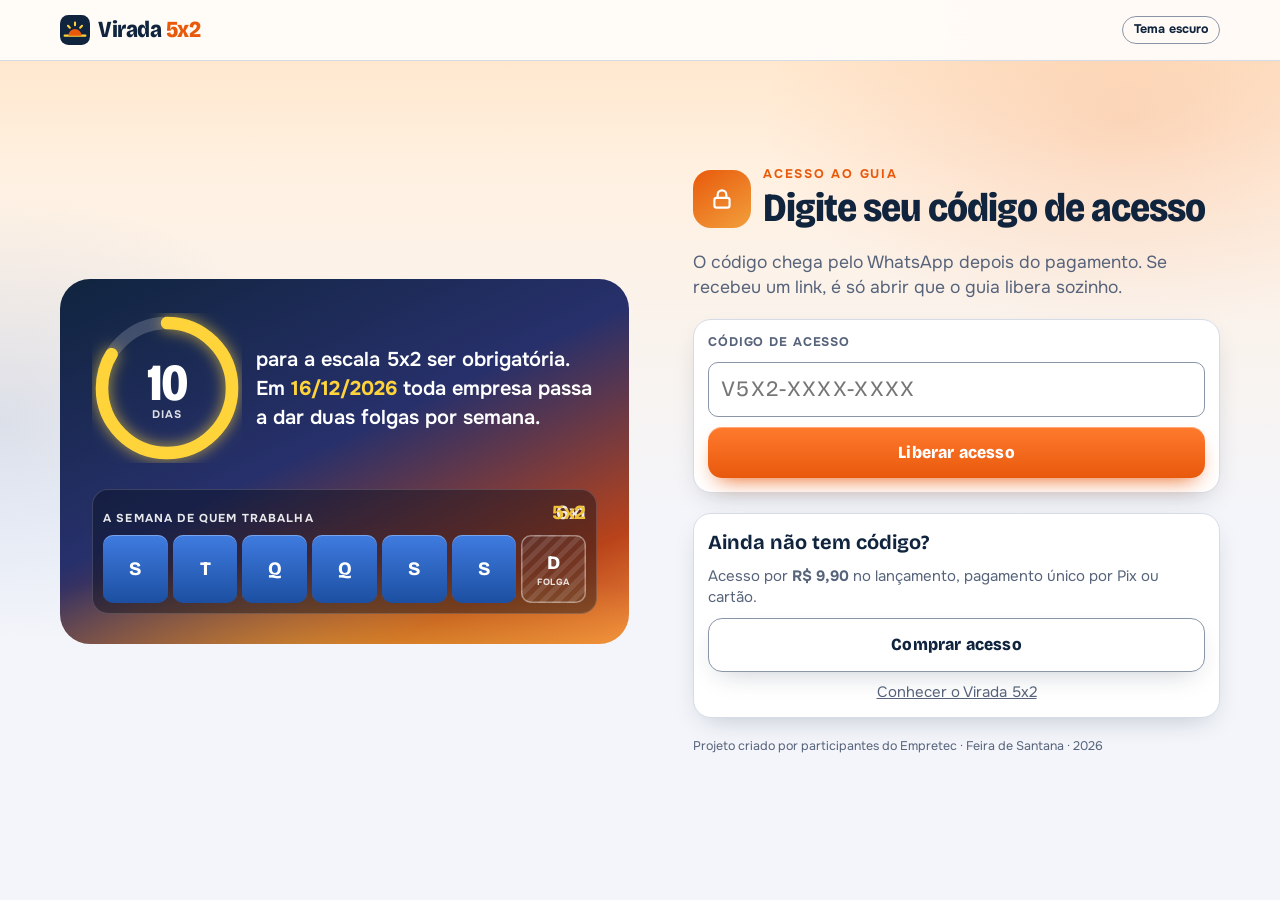
==== commit 9532c421: "Hotmart, preço de lançamento de R$ 9,90 e pesquisa anônima das respostas do simulador Co-Authored-By" ====
--- a/app/index.html
+++ b/app/index.html
@@ -344,6 +344,7 @@
 @media (min-width:1000px) and (max-width:1199px){.tela:not(.t0){grid-template-columns:280px minmax(0,1fr);gap:40px}.t5{grid-template-columns:320px minmax(0,1fr)}}
 @media (min-width:1200px){.fnl,.fns{display:grid;grid-template-columns:1fr 1fr;gap:14px;align-items:start}.fnl>*,.fns>*{min-width:0}}
 </style>
+<script src="../assets/config.js"></script>
 </head>
 <body>
 <svg width="0" height="0" style="position:absolute" aria-hidden="true"><symbol id="p" viewBox="0 0 12 16"><circle cx="6" cy="3.6" r="3"/><path d="M1 15.4c0-5.2 2-7.6 5-7.6s5 2.4 5 7.6z"/></symbol></svg>
@@ -369,7 +370,7 @@
   servicos:['Serviços',[['Atendente',5,2],['Técnico',4,2],['Administrativo',2,1]],[2,2,2,2,2,2,2],9],
   saude:['Saúde, vigilância ou limpeza',[['Recepcionista',3,1],['Técnico',6,3],['Limpeza',2,1]],[2,2,2,2,2,2,2],24]
 };
-function padrao(){return {v:1,tela:0,nome:'',setor:'',dias:[1,1,1,1,1,1,0],mov:[2,2,2,2,2,3,2],hd:9,fn:[],esc:'6x1',h0:44,acordo:'nsei',sal:2429.41,contratar:'talvez',publico:false,fat:0,mg:30,mig:50,preco:0,perda:0,estr:'',feito:{}};}
+function padrao(){return {v:1,tela:0,nome:'',setor:'',dias:[1,1,1,1,1,1,0],mov:[2,2,2,2,2,3,2],hd:9,fn:[],esc:'6x1',h0:44,acordo:'nsei',sal:2429.41,contratar:'talvez',publico:false,fat:0,mg:30,mig:50,preco:0,perda:0,estr:'',feito:{},rid:'',anon:true,env:''};}
 var S=padrao(),erro='';
 function $(s){return document.querySelector(s);}
 function esc(s){return String(s).replace(/[&<>"']/g,function(c){return {'&':'&amp;','<':'&lt;','>':'&gt;','"':'&quot;',"'":'&#39;'}[c];});}
@@ -608,6 +609,7 @@
   /* enviar */
   var tx=resumoTxt(E);
   h+='<section id="s-enviar">'+sec('enviar','az','Guardar ou enviar')+'<div class="acoes"><a class="bt" href="https://wa.me/'+WHATS+'?text='+encodeURIComponent(tx)+'" target="_blank" rel="noopener">Falar com a equipe Virada 5x2 no WhatsApp</a><button class="bt sec" data-copiar="1">Copiar o resumo</button><p class="erro" id="msg-copia" role="status"></p><textarea id="tx-resumo" readonly aria-label="Resumo do plano" style="display:none">'+esc(tx)+'</textarea></div>'+
+  '<label class="cartao" style="flex-direction:row;align-items:flex-start;gap:12px;cursor:pointer"><input type="checkbox" data-anon="1"'+(S.anon!==false?' checked':'')+' style="margin-top:3px;flex:none"><span><b>Contribuir com a pesquisa Virada 5x2</b><br><span class="sub">Envia, sem identificação, o setor, o tamanho da equipe, os dias e horários e o caminho escolhido. Nunca envia nome, empresa ou contato. Ajuda a entender como as empresas estão fazendo a virada.</span></span></label>'+
   '<p class="aviso">A conta usa os seus números e os seus palpites de preço e de vendas. É um ponto de partida: valide a parte legal com advogado trabalhista e contador antes de publicar a escala.</p>'+
   '<div class="fontes"><b>Como a conta é feita</b><span>Pessoas a mais: o maior valor entre as vagas para manter o mínimo por função e as horas que faltam depois da redução da jornada. Custo: pessoas a mais vezes o salário médio, sem encargos. Vendas perdidas ao fechar um dia: a parte do faturamento daquele dia, pelo peso do movimento, menos o que volta em outro dia. Ao cortar 1 hora: metade do faturamento de uma hora média. Preço: aumento sobre o faturamento, descontando os clientes perdidos.</span><b>Fontes</b><span>Emenda Constitucional 141/2026 e prazos: <a href="https://agenciabrasil.ebc.com.br/politica/noticia/2026-10/congresso-promulga-emenda-do-fim-da-6x1-escala-5x2-comeca-em-60-dias" target="_blank" rel="noopener">Agência Brasil, 16/10/2026</a>.</span><span>Limite de 42 horas, acordo coletivo e 12x36: <a href="https://conjur.com.br/2026-out-25/fim-da-escala-6x1-o-que-ja-vale-e-o-que-ainda-vai-parar-na-justica/" target="_blank" rel="noopener">ConJur, 25/10/2026</a> (artigo de opinião).</span><span>Salário médio de admissão: <a href="https://agenciagov.ebc.com.br/noticias/202611/brasil-gera-121-3-mil-empregos-formais-em-setembro-e-saldo-no-ano-chega-a-1-24-milhao-de-novos-postos-com-carteira-assinada" target="_blank" rel="noopener">Novo Caged, setembro de 2026</a>.</span><span>Fiscalização e pagamento em dobro: <a href="https://csb.org.br/noticias/fim-escala-6x1-saiba-fazer-empresa-descumprir-nova-jornada" target="_blank" rel="noopener">CSB</a> e <a href="https://vlvadvogados.com/empresa-nao-cumpre-fim-da-escala-6x1/" target="_blank" rel="noopener">VLV Advogados</a>.</span><span>Decreto e folgas dentro do mês: <a href="https://agenciabrasil.ebc.com.br/economia/noticia/2026-11/governo-preve-decreto-do-fim-da-escala-6x1-para-segunda-feira" target="_blank" rel="noopener">Agência Brasil, 04/11/2026</a>.</span></div><p class="credito">Projeto criado por participantes do Empretec · Feira de Santana · 2026</p></section>';
   return h;
@@ -640,7 +642,7 @@
     '<form id="f-cod" class="cartao" autocomplete="off"><label class="rot" for="i-cod">Código de acesso</label>'+
     '<input type="text" id="i-cod" value="'+esc(codTmp)+'" placeholder="V5X2-XXXX-XXXX" autocapitalize="characters" spellcheck="false" style="font-family:var(--display);font-size:22px;letter-spacing:.06em;text-transform:uppercase">'+
     '<button class="bt" type="submit">Liberar acesso</button><p class="erro" role="alert">'+esc(erroCod)+'</p></form>'+
-    '<div class="cartao"><b style="font-family:var(--display);font-size:20px">Ainda não tem código?</b><p class="sub">Acesso por <b>R$ 30</b> no lançamento, pagamento único por Pix ou cartão.</p>'+
+    '<div class="cartao"><b style="font-family:var(--display);font-size:20px">Ainda não tem código?</b><p class="sub">Acesso por <b>R$ 9,90</b> no lançamento, pagamento único por Pix ou cartão.</p>'+
     '<a class="bt sec" href="../comprar/" style="text-align:center">Comprar acesso</a><a href="../" class="sub" style="text-align:center">Conhecer o Virada 5x2</a></div>'+
     '<p class="credito">Projeto criado por participantes do Empretec · Feira de Santana · 2026</p></div></main>';
 }
@@ -650,6 +652,23 @@
   else{erroCod=limpaCod(v)==='EMPRETEC'?'O código de cortesia EMPRETEC valeu até 14/11/2026.':(limpaCod(v)?'Código não reconhecido. Confira letras e números ou fale com a equipe no WhatsApp.':'Digite o código que você recebeu.');desenha();var i=$('#i-cod');if(i)i.focus();}
 });
 
+/* ---------- pesquisa anônima ---------- */
+var tPesq=null;
+function faixaFat(f){f=+f||0;if(!f)return 'não informado';if(f<20000)return 'até 20 mil';if(f<50000)return '20 a 50 mil';if(f<100000)return '50 a 100 mil';if(f<300000)return '100 a 300 mil';return 'acima de 300 mil';}
+function tipoAcesso(){var c='';try{c=localStorage.getItem(CA)||'';}catch(e){}if(c==='EMPRETEC')return 'cortesia Empretec';if(c.indexOf('V5X2HTMT')===0)return 'Hotmart';return c?'código':'';}
+function agendaPesquisa(){clearTimeout(tPesq);tPesq=setTimeout(enviaPesquisa,1500);}
+function enviaPesquisa(){
+  var C=window.V5X2||{},U=C.respostas;if(!U||S.anon===false||S.tela!==5)return;
+  try{var E=estrategias(),x=E.sel,m=E.melhor,L='STQQSSD';
+    if(!S.rid){S.rid=Date.now().toString(36)+Math.random().toString(36).slice(2,8);}
+    var p={id:S.rid,acesso:tipoAcesso(),setor:(SET[S.setor]&&SET[S.setor][0])||'Outro',pessoas:E.N,funcoes:fnOk().length,dias_abertos:E.D,
+      dias:S.dias.map(function(a,i){return a?L[i]:'-';}).join(''),horas_dia:S.hd,escala_atual:S.esc,horas_semana:S.h0,acordo:S.acordo,salario:Math.round(S.sal||0),
+      contratar:S.contratar,publico:S.publico?'sim':'não',faturamento_faixa:faixaFat(S.fat),margem:S.mg,caminho_escolhido:x.nome,melhor_caminho:m.nome,
+      pessoas_a_mais:Math.round(x.pes*10)/10,custo_mes:Math.round(x.custo),resultado_mes:Math.round(x.res),versao:'app-2026-11'};
+    var h=JSON.stringify(p);if(h===S.env)return;S.env=h;guarda();
+    fetch(U,{method:'POST',mode:'no-cors',headers:{'Content-Type':'text/plain;charset=utf-8'},body:h}).catch(function(){S.env='';});
+  }catch(e){}
+}
 function desenha(sobe){
   var app=$('#app');app.classList.toggle('entra',!!sobe);
   var bb=$('#barra');
@@ -665,6 +684,7 @@
     while(tl.firstChild)cp.appendChild(tl.firstChild);
     tl.appendChild(ld);tl.appendChild(cp);}
   var tp=app.querySelector('header.topo');if(tp)document.documentElement.style.setProperty('--topoh',tp.offsetHeight+'px');
+  if(S.tela===5)agendaPesquisa();
   var b=$('#barra');
   if(S.tela===0){b.className='barra um';b.innerHTML='<div class="in"><button class="bt" data-nav="1">Começar</button></div>';}
   else if(S.tela<5){b.className='barra';b.innerHTML='<div class="in"><button class="bt sec" data-nav="-1">Voltar</button><button class="bt" data-nav="1">'+(S.tela===4?'Ver minha estratégia':'Continuar')+'</button></div>';}
@@ -678,7 +698,7 @@
   if(d.tema){var esc0=temaEscuro()?'light':'dark';document.documentElement.setAttribute('data-theme',esc0);try{localStorage.setItem(CT,esc0);}catch(e1){}desenha();return;}
   if(d.nav){var p=+d.nav;if(p>0){erro=valida();if(erro){desenha();return;}}erro='';S.tela=Math.max(0,Math.min(5,S.tela+p));guarda();desenha(true);return;}
   if(d.vai){S.tela=+d.vai;guarda();desenha(true);return;}
-  if(d.novo){if(!d.ok){b.dataset.ok='1';b.textContent='Confirmar: apagar tudo';return;}S=padrao();guarda();desenha(true);return;}
+  if(d.novo){if(!d.ok){b.dataset.ok='1';b.textContent='Confirmar: apagar tudo';return;}var an=S.anon;S=padrao();S.anon=an;guarda();desenha(true);return;}
   if(d.ir){var s=document.getElementById(d.ir);if(s)s.scrollIntoView({behavior:'smooth',block:'start'});return;}
   if(d.copiar){var tx=$('#tx-resumo'),m=$('#msg-copia'),cai=function(){tx.style.display='';tx.select();m.textContent='Selecione o texto abaixo e copie.';};
     if(navigator.clipboard&&navigator.clipboard.writeText)navigator.clipboard.writeText(tx.value).then(function(){m.textContent='Resumo copiado.';},cai);else cai();return;}
@@ -701,6 +721,7 @@
   else if(d.fn){if(S.fn[+d.fn])S.fn[+d.fn].n=i.value;}
   else if(d.numc)S[d.numc]=parseFloat(String(i.value).replace(',','.'))||0;
   else if(d.feito!==undefined)S.feito[d.feito]=i.checked;
+  else if(d.anon){S.anon=i.checked;if(S.anon){S.env='';agendaPesquisa();}}
   else if(d.sl){S[d.sl]=+i.value;$('#slv-'+d.sl).textContent=i.value+'%';var E=estrategias();$('#o-ests').innerHTML=cartoesEst(E);$('#o-tiles').innerHTML=tilesRes(E);}
   else return;
   guarda();
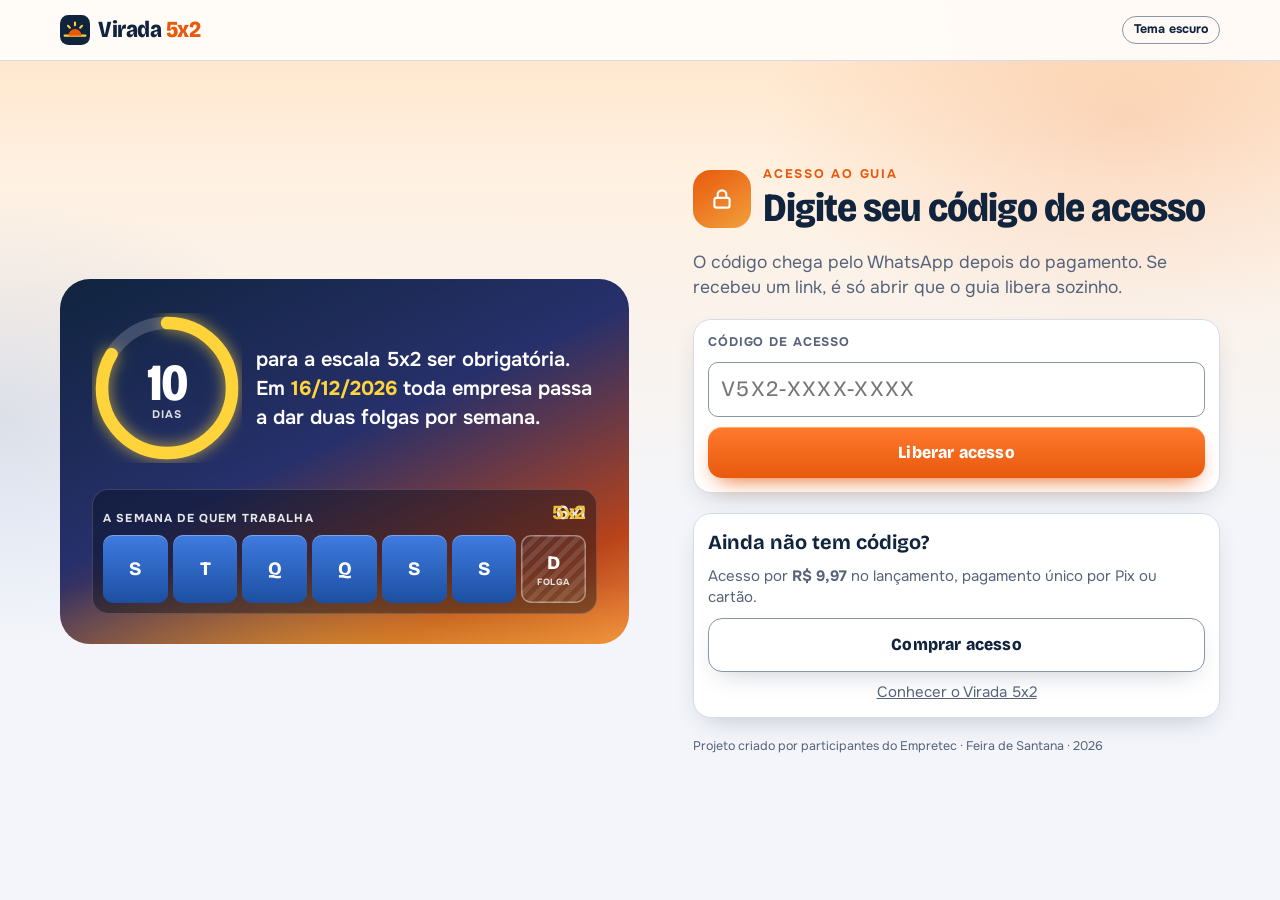
==== commit e204af85: "Preço do simulador: R$ 9,97 (site, app, Pix e QR) Co-Authored-By: Claude Opus 5.5 <noreply@anthropic" ====
--- a/app/index.html
+++ b/app/index.html
@@ -630,6 +630,7 @@
 function limpaCod(c){return String(c||'').toUpperCase().replace(/[^A-Z0-9]/g,'');}
 function codOk(c){c=limpaCod(c);
   if(c==='EMPRETEC')return Date.now()<new Date(2026,10,15).getTime();
+  if(c==='INVESTIDOR')return Date.now()<new Date(2027,0,1).getTime();
   if(c.length===12&&c.slice(0,4)==='V5X2'){var r=c.slice(4,8);return /^[A-HJ-NP-Z2-9]{4}$/.test(r)&&chkCod(r)===c.slice(8);}
   return false;}
 function temAcesso(){if(liberadoMem)return true;try{return codOk(localStorage.getItem(CA));}catch(e){return false;}}
@@ -642,7 +643,7 @@
     '<form id="f-cod" class="cartao" autocomplete="off"><label class="rot" for="i-cod">Código de acesso</label>'+
     '<input type="text" id="i-cod" value="'+esc(codTmp)+'" placeholder="V5X2-XXXX-XXXX" autocapitalize="characters" spellcheck="false" style="font-family:var(--display);font-size:22px;letter-spacing:.06em;text-transform:uppercase">'+
     '<button class="bt" type="submit">Liberar acesso</button><p class="erro" role="alert">'+esc(erroCod)+'</p></form>'+
-    '<div class="cartao"><b style="font-family:var(--display);font-size:20px">Ainda não tem código?</b><p class="sub">Acesso por <b>R$ 9,90</b> no lançamento, pagamento único por Pix ou cartão.</p>'+
+    '<div class="cartao"><b style="font-family:var(--display);font-size:20px">Ainda não tem código?</b><p class="sub">Acesso por <b>R$ 9,97</b> no lançamento, pagamento único por Pix ou cartão.</p>'+
     '<a class="bt sec" href="../comprar/" style="text-align:center">Comprar acesso</a><a href="../" class="sub" style="text-align:center">Conhecer o Virada 5x2</a></div>'+
     '<p class="credito">Projeto criado por participantes do Empretec · Feira de Santana · 2026</p></div></main>';
 }
@@ -655,7 +656,7 @@
 /* ---------- pesquisa anônima ---------- */
 var tPesq=null;
 function faixaFat(f){f=+f||0;if(!f)return 'não informado';if(f<20000)return 'até 20 mil';if(f<50000)return '20 a 50 mil';if(f<100000)return '50 a 100 mil';if(f<300000)return '100 a 300 mil';return 'acima de 300 mil';}
-function tipoAcesso(){var c='';try{c=localStorage.getItem(CA)||'';}catch(e){}if(c==='EMPRETEC')return 'cortesia Empretec';if(c.indexOf('V5X2HTMT')===0)return 'Hotmart';return c?'código':'';}
+function tipoAcesso(){var c='';try{c=localStorage.getItem(CA)||'';}catch(e){}if(c==='EMPRETEC')return 'cortesia Empretec';if(c==='INVESTIDOR')return 'demonstração';if(c.indexOf('V5X2HTMT')===0)return 'Hotmart';return c?'código':'';}
 function agendaPesquisa(){clearTimeout(tPesq);tPesq=setTimeout(enviaPesquisa,1500);}
 function enviaPesquisa(){
   var C=window.V5X2||{},U=C.respostas;if(!U||S.anon===false||S.tela!==5)return;
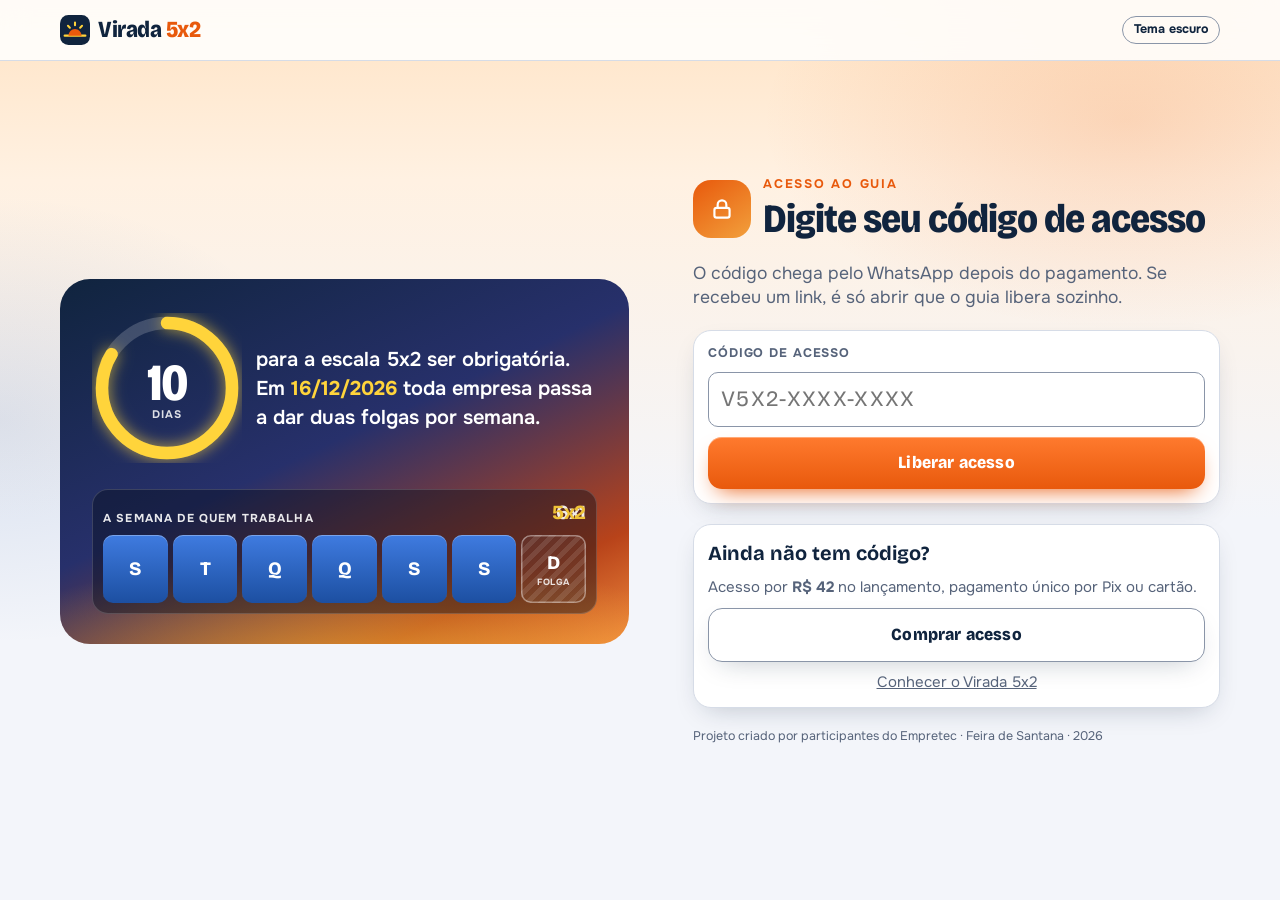
==== commit 5d5f4318: "Preço do simulador: R$ 42 (de R$ 199) no site, app, Pix e QR Co-Authored-By: Claude Opus 5.5 <norepl" ====
--- a/app/index.html
+++ b/app/index.html
@@ -343,6 +343,81 @@
 }
 @media (min-width:1000px) and (max-width:1199px){.tela:not(.t0){grid-template-columns:280px minmax(0,1fr);gap:40px}.t5{grid-template-columns:320px minmax(0,1fr)}}
 @media (min-width:1200px){.fnl,.fns{display:grid;grid-template-columns:1fr 1fr;gap:14px;align-items:start}.fnl>*,.fns>*{min-width:0}}
+/* ---------- quadro da semana (resultado) ---------- */
+.painel{flex:none;--g1:#78A6F5;--g2:#3FCB98;--g3:#C39BE8;--g4:#F2A65A;--g5:#56C7DE;--g6:#F08BB4;--g7:#A5D36A;background:linear-gradient(160deg,#0E2140 0,#10243E 55%,#1A2C4F 100%);color:#EEF2FA;border-radius:22px;padding:16px 14px 14px;display:flex;flex-direction:column;gap:14px;box-shadow:0 22px 40px -24px rgba(16,36,62,.9);position:relative;overflow:hidden}
+.painel::after{content:'';position:absolute;inset:0;background-image:radial-gradient(rgba(255,255,255,.06) 1px,transparent 1.2px);background-size:14px 14px;pointer-events:none}
+.pn-cab{display:flex;justify-content:space-between;align-items:baseline;gap:10px;position:relative;z-index:1}
+.pn-cab b{font-family:var(--display);font-size:19px;font-weight:800;letter-spacing:-.01em}
+.pn-cab span{font-size:13px;color:#AFC0DC}
+.pn-dias{display:grid;grid-template-columns:repeat(7,1fr);gap:5px;position:relative;z-index:1}
+.pn-d{display:flex;flex-direction:column;align-items:center;gap:6px;background:rgba(255,255,255,.06);border-radius:12px;padding:8px 3px 7px;min-width:0}
+.pn-d.fo{background:rgba(232,89,12,.22);box-shadow:inset 0 0 0 1.5px rgba(255,140,70,.55)}
+.pn-d.fe{background:repeating-linear-gradient(135deg,rgba(255,255,255,.06) 0 6px,transparent 6px 11px)}
+.pn-n{font-family:var(--display);font-weight:800;font-size:22px;line-height:1;font-stretch:85%;min-height:22px}
+.pn-p{display:flex;flex-wrap:wrap-reverse;justify-content:center;align-content:flex-start;gap:3px;min-height:86px;width:100%;padding:0 2px}
+.pn-p i{width:9px;height:9px;border-radius:50%;display:block}
+#app.entra .pn-p i{animation:ponto .45s cubic-bezier(.2,.9,.3,1.3) both}
+.pn-p em{font-style:normal;font-size:10.5px;color:#8FA3C4;writing-mode:vertical-rl;transform:rotate(180deg);margin:auto}
+.pn-l{font-size:12px;font-weight:700;color:#C9D5EA}
+.pn-leg{display:flex;flex-wrap:wrap;gap:6px 12px;font-size:12.5px;color:#C9D5EA;position:relative;z-index:1}
+.pn-leg span{display:inline-flex;align-items:center;gap:5px}.pn-leg i{width:9px;height:9px;border-radius:50%;display:block}
+.pn-un{color:#8FA3C4}
+.painel .tiles{position:relative;z-index:1}
+.painel .tile{background:rgba(255,255,255,.07);border:0;box-shadow:none;color:#EEF2FA}
+.painel .tile .rot,.painel .tile .d{color:#AFC0DC}
+.painel .tile .v{color:#FFFFFF}.painel .tile.o .v{color:#FF8A45}.painel .tile.v2 .v{color:#5FE0AE}.painel .tile.r .v{color:#FF8577}
+@keyframes ponto{from{transform:scale(0);opacity:0}to{transform:scale(1);opacity:1}}
+/* ---------- convenção ---------- */
+.cv-t{display:flex;justify-content:space-between;align-items:center;gap:10px}
+.selo-c{font-family:var(--display);font-weight:800;font-size:13px;line-height:1.1;text-align:center;max-width:160px;padding:6px 10px;border:2.5px solid currentColor;border-radius:8px;transform:rotate(-3deg);color:var(--verde)}
+.cv-cct .selo-c,.cv-negocia .selo-c{color:#A56A10}
+:root[data-theme="dark"] .cv-cct .selo-c,:root[data-theme="dark"] .cv-negocia .selo-c{color:var(--amarelo)}
+@media (prefers-color-scheme:dark){:root:not([data-theme="light"]) .cv-cct .selo-c,:root:not([data-theme="light"]) .cv-negocia .selo-c{color:var(--amarelo)}}
+.cv-sem .selo-c{color:var(--alerta)}
+.conv.cv-acordo{border-top:5px solid var(--verde)}.conv.cv-cct,.conv.cv-negocia{border-top:5px solid var(--amarelo)}.conv.cv-sem{border-top:5px solid var(--alerta)}
+.cv-s{font-family:var(--display);font-size:18px;line-height:1.2}
+.cv-curto{animation:cvIn .35s ease-out both}
+@keyframes cvIn{from{opacity:0;transform:translateY(8px)}to{opacity:1;transform:none}}
+.cv-l{list-style:none;margin:0;padding:0;display:flex;flex-direction:column;gap:9px}
+.cv-l li{position:relative;padding-left:27px;font-size:15px}
+.cv-l li::before{content:'✓';position:absolute;left:0;top:1px;width:18px;height:18px;border-radius:5px;background:var(--azul);color:#fff;font-size:12px;font-weight:800;display:grid;place-items:center;line-height:1}
+.cv-f{display:flex;flex-wrap:wrap;gap:6px;align-items:center}
+.cv-f a{font-size:13px;font-weight:700;color:var(--azul);text-decoration:none;border:1px solid var(--linha);border-radius:99px;padding:5px 11px;background:var(--campo)}
+.al-conv{border:2px solid var(--alerta)}
+/* ---------- linha do tempo da lei ---------- */
+.linha-t{list-style:none;margin:0;padding:0 0 0 8px;display:flex;flex-direction:column}
+.linha-t li{position:relative;padding:0 0 16px 22px;border-left:3px solid var(--linha);display:flex;flex-direction:column;gap:1px}
+.linha-t li:last-child{border-left-color:transparent;padding-bottom:4px}
+.linha-t li::before{content:'';position:absolute;left:-9px;top:1px;width:15px;height:15px;border-radius:50%;background:var(--papel);border:3px solid var(--laranja)}
+.linha-t li.ja::before{background:var(--laranja)}
+.linha-t li.ja{border-left-color:var(--laranja)}
+.lt-d{font-family:var(--display);font-weight:800;font-size:14px;color:var(--laranja)}
+.linha-t b{font-size:16px}.linha-t li>span:last-child{font-size:14px;color:var(--suave)}
+.abas button.on{background:var(--forte);color:var(--forte-txt);border-color:var(--forte)}
+@media (prefers-reduced-motion:reduce){#app.entra .pn-p i,.cv-curto{animation:none}}
+
+/* ---------- equipes com nomes ---------- */
+.eqf{background:var(--cartao);border:1px solid var(--linha);border-left:6px solid var(--c);border-radius:18px;padding:14px;display:flex;flex-direction:column;gap:10px;box-shadow:var(--sombra)}
+.eqf.al{border-color:var(--alerta);border-left-color:var(--alerta)}
+.eqf-h{display:flex;flex-direction:column;gap:1px}.eqf-h b{font-family:var(--display);font-size:19px}.eqf-h span{font-size:13.5px;color:var(--suave)}
+.eqg{display:grid;gap:8px}
+@media (max-width:420px){.eqg{grid-template-columns:1fr!important}}
+.eqc{background:var(--papel);border-radius:12px;padding:8px;display:flex;flex-direction:column;gap:6px;min-width:0}
+.eqc-t{display:grid;grid-template-columns:1fr auto;align-items:center;column-gap:8px}.eqc-t b{font-size:15px}.eqc-t small{grid-column:1;font-size:12px;color:var(--suave)}
+.eqc-n{grid-row:1/3;grid-column:2;font-family:var(--display);font-weight:800;font-size:24px;color:var(--c)}
+.eqp{display:flex;align-items:center;gap:4px}
+.eqp input{padding:8px 9px!important;font-size:15px!important;border-radius:9px!important}
+.eqp.vg input{border-style:dashed!important;background:transparent!important}
+.eqm{flex:none;width:34px;height:38px;border-radius:9px;border:1px solid var(--linha);background:var(--cartao);font-size:20px;font-weight:800;color:var(--tinta);line-height:1}
+.eqm:disabled{opacity:.3}
+.eqdias{display:grid;grid-template-columns:repeat(7,1fr);gap:4px}
+.eqdias span{display:flex;flex-direction:column;align-items:center;font-size:11.5px;font-weight:700;color:var(--suave);background:var(--papel);border-radius:8px;padding:4px 0}
+.eqdias b{font-family:var(--display);font-size:17px;color:var(--tinta)}
+.eqdias .ru{background:var(--alerta);color:#fff}.eqdias .ru b{color:#fff}.eqdias .fe{opacity:.45}
+.eqop{display:flex;gap:8px;align-items:flex-start;font-size:14px}.eqop input{margin-top:2px;width:18px;height:18px;accent-color:var(--laranja)}
+@media print{body.imp-eq *{visibility:hidden}body.imp-eq #s-equipe,body.imp-eq #s-equipe *{visibility:visible}
+ body.imp-eq #s-equipe{position:absolute;left:0;top:0;width:100%}body.imp-eq .eqm,body.imp-eq [data-imprime],body.imp-eq .eqop{display:none!important}
+ body.imp-eq .eqf{break-inside:avoid;box-shadow:none}body.imp-eq .eqp input{border:0!important;padding:2px 0!important}}
 </style>
 <script src="../assets/config.js"></script>
 </head>
@@ -370,8 +445,87 @@
   servicos:['Serviços',[['Atendente',5,2],['Técnico',4,2],['Administrativo',2,1]],[2,2,2,2,2,2,2],9],
   saude:['Saúde, vigilância ou limpeza',[['Recepcionista',3,1],['Técnico',6,3],['Limpeza',2,1]],[2,2,2,2,2,2,2],24]
 };
-function padrao(){return {v:1,tela:0,nome:'',setor:'',dias:[1,1,1,1,1,1,0],mov:[2,2,2,2,2,3,2],hd:9,fn:[],esc:'6x1',h0:44,acordo:'nsei',sal:2429.41,contratar:'talvez',publico:false,fat:0,mg:30,mig:50,preco:0,perda:0,estr:'',feito:{},rid:'',anon:true,env:''};}
+/* ---------- convenções coletivas por cidade ----------
+   st: acordo = já trata da 5x2 · cct = convenção vigente, sem cláusula de 5x2 publicada · negocia = em negociação · sem = não encontramos.
+   r.dia: limite de horas por dia previsto · r.comp: folgas podem ser compensadas no mês · r.d12: prevê 12x36 · r.banco: banco de horas
+   r.domMax: parte máxima da equipe que pode trabalhar no domingo · r.domAte: domingo só até esta hora · r.fer: datas com o comércio fechado
+   Atualize CONV_DATA a cada revisão. Fontes no campo f. */
+var CONV_DATA='21/11/2026';
+var CID=[['feira','Feira de Santana (BA)'],['salvador','Salvador (BA)'],['sp','São Paulo (SP)'],['rio','Rio de Janeiro (RJ)'],['bh','Belo Horizonte (MG)'],['poa','Porto Alegre (RS)'],['df','Brasília (DF)'],['recife','Recife (PE)'],['fortaleza','Fortaleza (CE)'],['goiania','Goiânia (GO)'],['belem','Belém (PA)'],['curitiba','Curitiba (PR)'],['manaus','Manaus (AM)'],['outra','Outra cidade']];
+var GRUPO={comercio:'comercio',supermercado:'supermercado',atacado:'atacado',restaurante:'hotelaria',hotel:'hotelaria',industria:'outro',servicos:'outro',saude:'outro'};
+var CONV={
+  feira:{comercio:{st:'acordo',sind:'Secofs (empregados) e Sicomércio (lojistas)',vig:'01/11/2026 a 31/10/2027',
+    res:'A convenção 2026/2027 já adota a primeira etapa da Emenda 141: 42 horas e duas folgas por semana, com limite de 8 horas por dia.',
+    cl:['Jornada de 42 horas e dois descansos remunerados por semana, um deles de preferência no domingo.','Limite de 8 horas por dia. Na prática, cinco dias de 8 horas somam 40 horas: o guia faz a conta com esse teto.','Feriado trabalhado: R$ 95 (até 20 empregados) ou R$ 100 (mais de 20), além do vale-transporte.','Lojas fechadas para comerciários em 09/02/2027 (Dia do Comerciário) e, no Centro, em 02/01/2027.','Banco de horas não compensado até a demissão é pago em dobro.','Piso de vendedor, balconista, caixa e conferente: R$ 1.892. Entregador, embalador e ajudante: R$ 1.808.'],
+    r:{dia:8,banco:true,fer:['02/01/2027 (Centro)','09/02/2027 (Dia do Comerciário)']},piso:1892,
+    f:[['Bahia Notícias, 16/11/2026','https://www.bahianoticias.com.br/municipios/noticia/53389-comerciarios-de-feira-terao-reajuste-de-ate-75-e-dois-dias-de-folga-por-semana']]}},
+  salvador:{comercio:{st:'cct',sind:'Sindicato dos Comerciários de Salvador e Sindilojas',vig:'2026/2027, assinada em 24/04/2026',
+    res:'Há convenção vigente, mas não encontramos cláusula publicada sobre a 5x2. O sindicato dos empregados pede 5x2 com as duas folgas em dias seguidos.',
+    cl:['Piso de R$ 1.820.','Feriado trabalhado com adicional de 100% e folga.','Domingo de Carnaval trabalhado: R$ 120. Segunda e terça de Carnaval com o comércio fechado.','O sindicato publicou um termo aditivo de 2026: confira se ele trata da nova jornada.'],
+    r:{fer:['Segunda e terça de Carnaval']},piso:1820,
+    f:[['Sindicato dos Comerciários de Salvador, 27/04/2026','https://comerciariossalvador.com.br/2026/04/27/atencao-categoria-convencao-assinada-veja-as-nossas-conquistas/'],['A Tarde: pauta pela 5x2','https://atarde.com.br/politica/comerciarios-de-salvador-apresentam-proposta-pelo-fim-da-escala-6x1-1378738']]}},
+  sp:{comercio:{st:'acordo',sind:'Sindicato dos Comerciários de São Paulo e entidades patronais',vig:'a partir de 16/12/2026',
+    res:'Acordo fechado: 42 horas em cinco dias, com escalas flexíveis e banco de horas. A 6x1 tradicional fica proibida.',
+    cl:['Jornada de 42 horas por semana, distribuída em cinco dias, a partir de 16/12/2026.','Permite 5x2 e 4x3 e banco de horas para compensar.','A partir de janeiro de 2027, uma semana do mês pode ser 6x1, desde que a pessoa tenha 8 folgas no mês.','Vale para supermercados, atacado, açougues, calçados, automóveis e outros segmentos que assinaram.'],
+    r:{comp:true,banco:true,esc:'5x2 e 4x3'},
+    f:[['Diário do Grande ABC, 11/11/2026','https://www.dgabc.com.br/Noticia/4368241/comerciarios-de-sp-e-rs-fecham-acordo-para-reduzir-a-escala-6x1-para-5x2'],['Forbes Brasil, nov/2026','https://forbes.com.br/forbes-money/2026/11/comercio-sp-porto-alegre-escala-5x2-fim-6x1/']]}},
+  poa:{comercio:{st:'acordo',sind:'Sindec-POA e 22 sindicatos patronais',vig:'a partir de 01/12/2026',
+    res:'Acordo fechado para todo o comércio da capital: banco de folgas em dezembro, 42 horas em cinco dias e 40 horas em dezembro de 2027.',
+    cl:['De 01/12/2026: banco de descanso remunerado. Nas semanas de pico de dezembro, uma folga fica na semana e a outra em outro dia do mês.','Cada pessoa precisa ter 8 folgas no mês.','De 16/12/2026: 42 horas por semana em cinco dias. Em dezembro de 2027: 40 horas, sem corte de salário.','A partir de janeiro de 2027, uma semana pode ser 6x1 se as 8 folgas do mês forem garantidas. Pode alternar semanas 5x2 e 4x3.'],
+    r:{comp:true,banco:true,esc:'5x2 e 4x3'},
+    f:[['Diário do Grande ABC, 11/11/2026','https://www.dgabc.com.br/Noticia/4368241/comerciarios-de-sp-e-rs-fecham-acordo-para-reduzir-a-escala-6x1-para-5x2']]}},
+  rio:{comercio:{st:'cct',sind:'SEC-RJ e SindilojasRio',vig:'2026/2027',
+    res:'Convenção vigente, sem acordo de 5x2 publicado até agora. Há uma decisão judicial que mexe nos domingos das mulheres.',
+    cl:['Proibido convocar empregados em 25/12, 01/01, terça de Carnaval e no Dia do Comerciário.','Justiça do Trabalho (3ª Vara do Rio, nov/2026): mulheres do comércio têm direito a folga no domingo a cada 15 dias. Decisão de primeira instância.'],
+    r:{domMulher:true,fer:['25/12','01/01','Terça de Carnaval','Dia do Comerciário']},
+    f:[['Tribuna do Sertão, 24/09/2026','https://tribunadosertao.com.br/financas/2026/09/24/984974-comerciarios-de-shoppings-e-lojas-de-rua-do-rio-terao-reajuste-de-66'],['Diário do Rio, 12/11/2026','https://diariodorio.com/economia/mercado-de-trabalho/2026/11/12/justica-determina-folga-a-cada-15-dias-para-mulheres-do-comercio-no-rio-e-condena-sindilojas-a-pagar-rs-50-mil.html']]}},
+  bh:{comercio:{st:'negocia',sind:'Fecomércio MG, Sindilojas BH e sindicato dos comerciários',vig:'em negociação',
+    res:'Sem acordo de 5x2 publicado. A Fecomércio MG levou propostas para o Natal e a CDL/BH quer começar só em janeiro de 2027.',
+    cl:['A Fecomércio MG entregou propostas em 27/10/2026, ainda sem resposta pública.','Enquanto não houver acordo, valem a lei e a decisão do STF: 42 horas em cinco dias de até 8h24.'],
+    r:{},f:[['Diário do Comércio, 28/10/2026','https://diariodocomercio.com.br/economia/fecomercio-escala-5x2-natal/']]}},
+  df:{comercio:{st:'cct',sind:'Sindicom-DF e Sindivarejista-DF',vig:'até 30/04/2027',
+    res:'Convenção vigente, sem cláusula de 5x2 publicada. Ela proíbe escalar a mesma pessoa em dois domingos seguidos.',
+    cl:['Ninguém trabalha dois domingos seguidos: quem trabalha um domingo folga no seguinte.','Feriados fora da lista só com acordo específico, com pagamento em dobro ou folga.'],
+    r:{domMax:.5},f:[['Portal de Prefeitura, 2026','https://portaldeprefeitura.com.br/trends/?p=1659']]}},
+  recife:{comercio:{st:'negocia',sind:'Sindilojas Recife e sindicato dos comerciários',vig:'em negociação',
+    res:'Sem acordo de 5x2 publicado. Os lojistas pedem mais prazo, e o Centro vai abrir todos os dias até o fim de dezembro por acordo entre os sindicatos.',
+    cl:['Lojas do Centro abertas todos os dias, inclusive domingos e feriados, de 20/11 ao fim de dezembro de 2026.','Enquanto não houver acordo de jornada, valem a lei e a decisão do STF: 42 horas em cinco dias de até 8h24.'],
+    r:{},f:[['Diario de Pernambuco, 19/11/2026','https://www.diariodepernambuco.com.br/economia/2026/11/11729510-comercio-do-centro-do-recife-vai-abrir-todos-os-dias-ate-o-fim-do-ano.html'],['Portal de Prefeitura, 07/11/2026','https://portaldeprefeitura.com.br/pernambuco/comercio-do-recife-discute-fim-da-escala-6x1-e-defende-prazo-maior/635599/']]}},
+  fortaleza:{comercio:{st:'cct',sind:'Sindilojas Fortaleza e Sindicato dos Comerciários',vig:'até o fim de 2026',
+    res:'A convenção vence no fim de 2026 e já prevê banco de horas e 12x36. A próxima precisa tratar da 5x2.',
+    cl:['Prevê banco de horas e a escala 12x36.','Comércio fechado em 01/01, 01/05, 21/09 (Dia do Comerciário) e 25/12.','Vence no fim de 2026: acompanhe a renegociação.'],
+    r:{d12:true,banco:true,fer:['01/01','01/05','21/09','25/12']},
+    f:[['O Povo, 22/10/2026','https://mais.opovo.com.br/jornal/economia/2026/10/22/fim-da-6x1-sindicato-dos-lojistas-diz-que-leis-se-cumprem-e-pede-cautela.html'],['O Povo, 23/02/2026','https://www.opovo.com.br/noticias/economia/2026/02/23/amp/feriado-em-fortaleza-comercio-tem-abono-folga-e-dias-proibidos.html']]}},
+  goiania:{comercio:{st:'cct',sind:'Sindilojas-GO e Seceg',vig:'assinada em 2026',
+    res:'Convenção vigente, sem cláusula de 5x2 publicada.',
+    cl:['Piso de R$ 1.402,46 para comerciários e R$ 1.645 para vendedores em Goiânia e Aparecida.'],
+    r:{},f:[['Mais Goiás, 2026','https://www.maisgoias.com.br/cidades/apos-3-anos-convencao-coletiva-define-funcionamento-do-comercio-salario-e-outras-regras-em-goias/']]},
+    supermercado:{st:'cct',sind:'Secom-GO e Sincovaga-GO',vig:'2026, sem data final informada',
+    res:'Supermercados só funcionam com empregados até as 11h nos domingos e feriados.',
+    cl:['Domingos e feriados: funcionamento só até as 11h.','Fechados em 01/05, 04/10 e 25/12.','Multa de R$ 500 por empregado, por dia, fora do horário permitido.','Banco de horas só com acordo coletivo com o Secom-GO.'],
+    r:{domAte:11,fer:['01/05','04/10','25/12']},
+    f:[['O Hoje, 04/06/2026','https://ohoje.com/2026/06/04/vai-ao-supermercado-no-domingo-nova-regra-muda-horario-de-funcionamento-em-goias/']]}},
+  belem:{comercio:{st:'negocia',sind:'Fetracom, Sindilojas Belém e Aspas (supermercados)',vig:'em negociação',
+    res:'Trabalhadores e empresários se organizam para aplicar a 5x2 em dezembro, mas ainda sem acordo assinado.',
+    cl:['O Sindilojas Belém e a Associação Paraense de Supermercados disseram que vão cumprir a 5x2.','A Fetracom prepara propostas com os sindicatos filiados.'],
+    r:{},f:[['O Liberal, 18/11/2026','https://www.oliberal.com/economia/comercio-e-servicos-no-para-se-articulam-para-implementar-escala-5x2-em-dezembro-1.1195145']]}}
+};
+/* supermercado e atacado usam a convenção do comércio quando não há uma própria */
+function conv(){
+  var c=CONV[S.cid],g=GRUPO[S.setor]||'outro',e=null,herda=false;
+  if(!S.cid||!S.setor)return null;
+  if(c&&c[g])e=c[g];else if(c&&(g==='supermercado'||g==='atacado')&&c.comercio){e=c.comercio;herda=true;}
+  if(!e){var nm=S.cid==='outra'?'sua cidade':(CID.filter(function(x){return x[0]===S.cid;})[0]||['',''])[1];
+    e={st:'sem',sind:'',vig:'',res:g==='hotelaria'?'Não encontramos acordo público de 5x2 para hotéis, bares e restaurantes em '+nm+'. A convenção do setor continua valendo, mas cláusulas de 44 horas ou de uma folga só deixam de valer em 16/12/2026.':g==='outro'?'Seu setor tem convenção própria (indústria, vigilância, limpeza, saúde, serviços), que ainda não está no guia.':'Não encontramos acordo público de 5x2 para '+nm+'.',cl:['Procure o sindicato da categoria e o contador para saber o que foi negociado.','Sem acordo, valem a lei e a decisão do STF: 42 horas em cinco dias de até 8h24.'],r:{},f:[]};}
+  return {e:e,herda:herda};
+}
+function stConv(st){return {acordo:['ok','Já trata da 5x2'],cct:['vg','Convenção vigente, sem regra de 5x2'],negocia:['vg','Em negociação'],sem:['ru','Sem acordo encontrado']}[st];}
+/* horas que cada pessoa trabalha por semana na escala de cinco dias */
+function diaMax(){var c=conv();if(c&&c.e.r.dia)return c.e.r.dia;return 8.4;}
+function hCap(){return Math.min(hNovo(),Math.round(diaMax()*5*10)/10);}
+function padrao(){return {v:1,tela:0,nome:'',setor:'',dias:[1,1,1,1,1,1,0],mov:[2,2,2,2,2,3,2],hd:9,fn:[],esc:'6x1',h0:44,acordo:'nsei',acMan:false,cid:'',eq:{},semVaga:{},semEquil:{},sal:2429.41,contratar:'talvez',publico:false,fat:0,mg:30,mig:50,preco:0,perda:0,estr:'',feito:{},rid:'',anon:true,env:''};}
 var S=padrao(),erro='';
+function padEq(){if(!S.eq)S.eq={};if(!S.semVaga)S.semVaga={};if(!S.semEquil)S.semEquil={};}
 function $(s){return document.querySelector(s);}
 function esc(s){return String(s).replace(/[&<>"']/g,function(c){return {'&':'&amp;','<':'&lt;','>':'&gt;','"':'&quot;',"'":'&#39;'}[c];});}
 function rs(v){return (v<0?'− ':'')+'R$ '+Math.round(Math.abs(v)).toLocaleString('pt-BR');}
@@ -384,7 +538,7 @@
 function pw(n,g,vg){var s='';for(var i=0;i<n;i++)s+='<svg class="pw'+(vg?' vg':'')+'"'+(vg?'':' style="fill:var(--g'+g+')"')+'><use href="#p"/></svg>';return s;}
 function lista(a){return a.length<2?a.join(''):a.slice(0,-1).join(', ')+' e '+a[a.length-1];}
 function em(d){return (d>=5?'no ':'na ')+DL[d];}
-function hNovo(){return S.acordo==='sim'?42:40;}
+function hNovo(){return Date.now()<new Date(2027,11,16).getTime()?42:40;}
 function fnOk(){return S.fn.filter(function(f){return f.q>0&&f.n.trim();});}
 
 var IC={rod:'<path d="M4 12a8 8 0 0 1 13.7-5.7L20 8M20 4v4h-4M20 12a8 8 0 0 1-13.7 5.7L4 16M4 20v-4h4"/>',
@@ -411,8 +565,10 @@
     function pior(sz){var n=sz.length,mx=0;for(var j=0;j<n;j++){var f=r===1?sz[j]:sz[j]+sz[(j+n-1)%n];if(f>mx)mx=f;}return mx;}
     if(r===0||!ab.length)best={h:Math.max(0,m-q),k:1};
     else{var kmin=r===1?2:3;
-      for(h=0;h<=80&&!best;h++)for(k=kmin;k<=ab.length;k++){if(q+h-pior(tam(q+h,k))>=m){best={h:h,k:k};break;}}
+      var hMax=S.semVaga&&S.semVaga[F.n]?0:80;
+      for(h=0;h<=hMax&&!best;h++)for(k=kmin;k<=ab.length;k++){if(q+h-pior(tam(q+h,k))>=m){best={h:h,k:k};break;}}
       if(!best)best={h:0,k:ab.length,falha:true};}
+    var desig=0;if(best.k>1&&!best.falha&&(q+best.h)%best.k){desig=best.k-(q+best.h)%best.k;if(!(S.semEquil&&S.semEquil[F.n])&&!(S.semVaga&&S.semVaga[F.n]))best.h+=desig;}
     var T=q+best.h;k=best.k;var sz=tam(T,k),dEsc=ord.slice(0,k),cal=dEsc.slice().sort(function(a,b){return a-b;}),vv=[],falta=best.h,ix=k-1,gd=0;
     for(i=0;i<k;i++)vv.push(0);
     while(falta>0&&gd<999){if(vv[ix]<sz[ix]){vv[ix]++;falta--;}ix=(ix+k-1)%k;gd++;}
@@ -421,7 +577,7 @@
       var of=g.f.slice();if(of.length===2&&of[0]===0&&of[1]===6)of=[6,0];g.rot=of.length?'folga '+lista(of.map(function(x){return DL[x];})):'sem folga definida';return g;});
     var presV=[];
     for(d=0;d<7;d++){if(!dias[d]){presV.push(0);continue;}var a=0;grupos.forEach(function(g){if(g.f.indexOf(d)>=0)a+=g.n+g.v;});presV.push(T-a);}
-    return {F:F,q:q,m:m,h:best.h,k:k,grupos:grupos,presV:presV,pior:ab.length?Math.min.apply(null,ab.map(function(x){return presV[x];})):0,falha:!!best.falha};
+    return {F:F,q:q,m:m,h:best.h,k:k,desig:desig,grupos:grupos,presV:presV,pior:ab.length?Math.min.apply(null,ab.map(function(x){return presV[x];})):0,falha:!!best.falha};
   });
   var totV=[];for(d=0;d<7;d++)totV.push(fs.reduce(function(s,x){return s+x.presV[d];},0));
   return {dias:dias,ab:ab,fe:fe,fixas:fixas,r:r,ord:ord,fs:fs,H:fs.reduce(function(s,x){return s+x.h;},0),totV:totV};
@@ -439,7 +595,7 @@
   return {dias:S.dias,ab:[],fe:[],fixas:[],r:9,ord:[],fs:fs,H:fs.reduce(function(s,x){return s+x.h;},0),totV:totV,d12:true};
 }
 function estrategias(){
-  var hN=hNovo(),N=fnOk().reduce(function(s,f){return s+f.q;},0),sal=S.sal||0,D=S.dias.filter(Boolean).length,Hh=Math.max(1,S.hd||9);
+  var hN=hCap(),N=fnOk().reduce(function(s,f){return s+f.q;},0),sal=S.sal||0,D=S.dias.filter(Boolean).length,Hh=Math.max(1,S.hd||9);
   var fat=S.fat||0,mg=(S.mg||0)/100,mig=(S.mig||0)/100,p=(S.preco||0)/100,l=(S.perda||0)/100,dem0=N*(S.h0||44);
   var ganho=fat?fat*((1-l)*(p+mg)-mg):0,sp=0;S.dias.forEach(function(a,d){if(a)sp+=PESO[S.mov[d]];});
   function mk(id,nome,desc,B,dem,rec){
@@ -453,8 +609,8 @@
   if(Hh>=6){o=mk('hora','Abrir 1 hora a menos por dia','Corta a hora de menor movimento, na abertura ou no fechamento, e mantém os dias.',A,dem0*(Hh-1)/Hh,fat/Hh*.5*(1-mig));L.push(o);}
   o=mk('doze','Escala 12x36','Duas equipes se alternam: cada pessoa trabalha 12 horas e folga 36.',doze(),0,0);
   if(D<7||Hh<11){o.fora=true;o.av.push('Só encaixa em quem abre todos os dias, por 11 horas ou mais. Não é o seu caso hoje.');}
-  o.av.push('Depende de convenção ou acordo coletivo. Confirme com o sindicato e um advogado.');
-  o.av.push('A média de 42 horas por semana passa do teto de 40 horas em 16/12/2027.');L.push(o);
+  var cv=conv();o.av.push(cv&&cv.e.r.d12?'Sua convenção já prevê a 12x36. Confira as condições com o sindicato.':'Depende de convenção ou acordo coletivo. Confirme com o sindicato e um advogado.');
+  o.av.push('Se a média do mês passar do teto (42 horas agora, 40 em 16/12/2027), a diferença vira folga ou hora extra.');L.push(o);
   L.sort(function(a,b){return (a.fora?1:0)-(b.fora?1:0)||(b.res-a.res)||(a.pes-b.pes);});
   var sel=L.filter(function(x){return x.id===S.estr;})[0]||L[0];
   return {L:L,sel:sel,melhor:L[0],N:N,hN:hN,sal:sal,fat:fat,ganho:ganho,D:D};
@@ -482,7 +638,20 @@
   return tit('loja','','Passo 1 · Empresa','Qual é o seu negócio?')+
   '<div class="cartao"><label class="rot" for="i-nome">Nome da empresa (opcional)</label><input type="text" id="i-nome" data-txt="nome" value="'+esc(S.nome)+'" autocomplete="organization"></div>'+
   '<div class="cartao"><span class="rot">Setor</span><div class="chips">'+Object.keys(SET).map(function(k){return '<button class="chip" data-setor="'+k+'" aria-pressed="'+(S.setor===k)+'">'+SET[k][0]+'</button>';}).join('')+'</div></div>'+
+  '<div class="cartao"><label class="rot" for="i-cid">Cidade</label><select id="i-cid" data-sel="cid"><option value="">Escolha a cidade</option>'+CID.map(function(c){return '<option value="'+c[0]+'"'+(S.cid===c[0]?' selected':'')+'>'+c[1]+'</option>';}).join('')+'</select><p class="sub">Com a cidade e o setor, o guia aplica a convenção coletiva que vale para você.</p></div>'+
+  cConv(true)+
   '<div class="cartao"><span class="rot">Como é a escala hoje?</span>'+chips('esc',[['6x1','6x1 (uma folga)'],['5x2','Já é 5x2'],['12x36','12x36'],['mista','Varia por função']])+'</div>';
+}
+/* cartão da convenção: curto no passo 1, completo no resultado */
+function cConv(curto){
+  var c=conv();if(!c)return '';var e=c.e,t=stConv(e.st),h='<div class="cartao conv cv-'+e.st+(curto?' cv-curto':'')+'"><div class="cv-t"><span class="rot">Sua convenção</span><span class="selo-c">'+t[1]+'</span></div>';
+  if(e.sind)h+='<b class="cv-s">'+esc(e.sind)+'</b>'+(e.vig?'<span class="sub">Vigência: '+esc(e.vig)+'</span>':'');
+  h+='<p>'+esc(e.res)+'</p>';
+  if(c.herda)h+='<p class="aviso">Supermercados e atacados às vezes têm convenção própria. Confira com o contador em qual sua empresa se enquadra.</p>';
+  if(curto)return h+'</div>';
+  h+='<ul class="cv-l">'+e.cl.map(function(x){return '<li>'+esc(x)+'</li>';}).join('')+'</ul>';
+  if(e.f.length)h+='<div class="cv-f"><span class="sub">Fontes</span>'+e.f.map(function(f){return '<a href="'+esc(f[1])+'" target="_blank" rel="noopener">'+esc(f[0])+'</a>';}).join('')+'</div>';
+  return h+'<p class="sub">Levantamento de '+CONV_DATA+'. Convenções mudam: confirme com o sindicato antes de fechar a escala.</p></div>';
 }
 function tFunc(){
   var h=tit('cal','az','Passo 2 · Funcionamento','Quando a empresa abre e como é o movimento?')+
@@ -504,8 +673,8 @@
 function tRegras(){
   return tit('cifra','rx','Passo 4 · Jornada e dinheiro','Últimos dados para fechar a conta')+
   '<div class="cartao"><span class="rot">Jornada semanal hoje</span>'+chips('h0',[[44,'44 horas'],[42,'42 horas'],[40,'40 horas ou menos']])+'</div>'+
-  '<div class="cartao"><span class="rot">Tem convenção ou acordo coletivo que trate da jornada?</span>'+chips('acordo',[['sim','Sim'],['nao','Não'],['nsei','Não sei']])+'<p class="sub">Muda bastante a conta: sem acordo, o limite seguro é de 8 horas por dia e 40 por semana.</p></div>'+
-  '<div class="cartao"><label class="rot" for="i-sal">Salário médio da equipe (R$)</label><input type="number" id="i-sal" data-numc="sal" inputmode="decimal" min="0" step="50" value="'+esc(S.sal)+'"><p class="sub">Já vem com o salário médio de admissão do Caged de setembro de 2026.</p></div>'+
+  '<div class="cartao"><span class="rot">Tem convenção ou acordo coletivo que trate da nova jornada?</span>'+chips('acordo',[['sim','Sim'],['nao','Não'],['nsei','Não sei']])+'<p class="sub">'+(conv()&&conv().e.st==='acordo'&&!S.acMan?'Marcamos Sim porque a convenção da sua cidade já trata da 5x2. ':'')+'Sem acordo, vale a decisão do STF: 42 horas em cinco dias de até 8h24. Com acordo, dá para compensar folgas ao longo do mês, usar banco de horas e 12x36.</p></div>'+
+  '<div class="cartao"><label class="rot" for="i-sal">Salário médio da equipe (R$)</label><input type="number" id="i-sal" data-numc="sal" inputmode="decimal" min="0" step="50" value="'+esc(S.sal)+'"><p class="sub">Já vem com o salário médio de admissão do Caged de setembro de 2026.'+(conv()&&conv().e.piso?' O piso da sua convenção é '+rs(conv().e.piso)+'.':'')+'</p></div>'+
   '<div class="cartao"><label class="rot" for="i-fat">Faturamento por mês (R$, opcional)</label><input type="number" id="i-fat" data-numc="fat" inputmode="decimal" min="0" step="1000" value="'+(S.fat?esc(S.fat):'')+'" placeholder="Ex.: 120000"><p class="sub">Com ele o guia calcula quanto custa fechar um dia e quanto rende um aumento de preço.</p></div>'+
   '<div class="cartao"><span class="rot">De cada R$ 100 vendidos, quanto sobra depois de pagar a mercadoria ou o material?</span>'+chips('mg',[[20,'R$ 20'],[30,'R$ 30'],[40,'R$ 40'],[50,'R$ 50'],[70,'R$ 70']])+'</div>'+
   '<div class="cartao"><span class="rot">Presta serviço terceirizado para órgão público?</span>'+chips('publico',[[true,'Sim'],[false,'Não']])+'</div>';
@@ -529,19 +698,84 @@
   var x=E.sel,B=x.B,l=['*Virada 5x2 · plano de transição*'];
   if(S.nome)l.push('Empresa: '+S.nome);
   l.push('Setor: '+(SET[S.setor]?SET[S.setor][0]:'-')+' · Equipe: '+E.N+' pessoas');
+  var cR=conv();if(cR&&S.cid!=='outra')l.push('Cidade: '+(CID.filter(function(c){return c[0]===S.cid;})[0]||['',''])[1]+' · Convenção: '+stConv(cR.e.st)[1].toLowerCase());
   l.push('Abre: '+lista(DN.filter(function(n,d){return S.dias[d];}))+' · '+S.hd+' horas por dia');
   l.push('Caminho escolhido: '+x.nome+(S.preco&&E.fat?' com +'+S.preco+'% no preço':''));
   l.push('Jornada nova: '+E.hN+' h por semana'+(B.d12?'':' ('+hmin(E.hN/5)+' por dia)'));
-  B.fs.forEach(function(f){l.push('- '+f.F.n+' ('+f.q+'): '+f.grupos.map(function(g,j){return 'G'+(j+1)+' '+g.n+(g.v?'+'+g.v+' vaga':'')+' '+g.rot;}).join(' | '));});
+  syncEq(B);B.fs.forEach(function(f){var L=S.eq[f.F.n]||[];l.push('- '+f.F.n+' ('+f.q+'): '+f.grupos.map(function(g,j){var nm=L.filter(function(p){return p.g===j;}).map(function(p){return p.v?'vaga':(p.n||'?');});return 'G'+(j+1)+' '+g.rot+': '+nm.join(', ');}).join(' | '));});
   l.push('Pessoas a mais: '+n1(x.pes)+' · Custo: '+rs(x.custo)+'/mês'+(E.fat?' · Vendas perdidas: '+rs(x.rec)+'/mês · Resultado: '+rs(x.res)+'/mês':''));
   return l.join('\n');
 }
 function sl(k,rot,max,passo){return '<div class="sl"><div class="l"><label for="sl-'+k+'">'+rot+'</label><span id="slv-'+k+'">'+S[k]+'%</span></div><input type="range" id="sl-'+k+'" data-sl="'+k+'" min="0" max="'+max+'" step="'+passo+'" value="'+S[k]+'"></div>';}
+/* ---------- equipes com nomes ----------
+   S.eq[função] = [{n:'nome', g:grupo, v:true se é vaga a contratar}]. Acompanha o número de pessoas e de vagas da escala. */
+function syncEq(B){
+  padEq();
+  B.fs.forEach(function(f){
+    var L=S.eq[f.F.n]||[],pes=L.filter(function(p){return !p.v;}),vag=L.filter(function(p){return p.v;}),k=f.grupos.length;
+    var alvo=f.grupos.map(function(g){return g.n;}),alvoV=f.grupos.map(function(g){return g.v;});
+    function cheio(lista,metas){var c=metas.map(function(){return 0;});lista.forEach(function(p){if(p.g<k)c[p.g]++;});for(var j=0;j<k;j++)if(c[j]<metas[j])return j;return k-1;}
+    pes=pes.slice(0,f.q);vag=vag.slice(0,f.h);
+    var sig=k+'|'+f.grupos.map(function(g){return g.rot;}).join('/');if(!S.eqs)S.eqs={};
+    if(S.eqs[f.F.n]!==sig){S.eqs[f.F.n]=sig;var tp=[],tv=[];pes.forEach(function(p){p.g=cheio(tp,alvo);tp.push(p);});vag.forEach(function(p){p.g=cheio(tv,alvoV);tv.push(p);});}
+    pes.forEach(function(p){if(p.g>=k)p.g=k-1;});vag.forEach(function(p){if(p.g>=k)p.g=k-1;});
+    while(pes.length<f.q)pes.push({n:'',g:cheio(pes,alvo)});
+    while(vag.length<f.h)vag.push({n:'',g:cheio(vag,alvoV),v:true});
+    S.eq[f.F.n]=pes.concat(vag);
+  });
+}
+/* quantas pessoas da lista ficam em cada dia aberto */
+function presEq(f,B){
+  var L=S.eq[f.F.n]||[],o=[],d;
+  for(d=0;d<7;d++){if(!B.dias[d]){o.push(null);continue;}
+    if(B.d12){o.push(L.filter(function(p){return p.g===1;}).length);continue;}
+    o.push(L.filter(function(p){var g=f.grupos[p.g];return !g||g.f.indexOf(d)<0;}).length);}
+  return o;
+}
+function tEquipe5(B){
+  syncEq(B);
+  var h='<section id="s-equipe">'+sec('gente','vd','Monte as equipes')+'<p class="sub">Escreva o nome de cada pessoa e use as setas para trocar de grupo. O guia confere, dia a dia, se cada função continua com o mínimo.</p>';
+  B.fs.forEach(function(f,fi){
+    var L=S.eq[f.F.n],pr=presEq(f,B),falta=[],k=f.grupos.length,cont=f.grupos.map(function(){return 0;});
+    L.forEach(function(p){cont[p.g]++;});
+    pr.forEach(function(v,d){if(v!==null&&v<f.m)falta.push(DN[d]+' ('+v+')');});
+    var desigual=k>1&&Math.max.apply(null,cont)-Math.min.apply(null,cont)>1;
+    h+='<div class="eqf'+(falta.length?' al':'')+'" style="--c:var(--g'+(fi%7+1)+')"><div class="eqf-h"><b>'+esc(f.F.n)+'</b><span>'+f.q+(f.q===1?' pessoa':' pessoas')+(f.h?' + '+f.h+(f.h===1?' vaga':' vagas'):'')+' · mínimo '+f.m+' por dia</span></div>';
+    h+='<div class="eqg" style="grid-template-columns:repeat('+Math.min(k,3)+',1fr)">';
+    f.grupos.forEach(function(g,gi){
+      h+='<div class="eqc"><div class="eqc-t"><b>'+(B.d12?'Equipe '+(gi+1):k>1?'Grupo '+(gi+1):'Todos')+'</b><small>'+esc(g.rot)+'</small><span class="eqc-n">'+cont[gi]+'</span></div>';
+      L.forEach(function(p,pi){if(p.g!==gi)return;
+        h+='<div class="eqp'+(p.v?' vg':'')+'">'+(k>1?'<button class="eqm" data-mv="'+fi+'|'+pi+'|-1" aria-label="Mover para o grupo anterior"'+(gi===0?' disabled':'')+'>‹</button>':'')+
+          '<input type="text" data-eqn="'+fi+'|'+pi+'" value="'+esc(p.n)+'" placeholder="'+(p.v?'Vaga a contratar':'Nome')+'" aria-label="'+(p.v?'Vaga':'Nome')+' em '+esc(f.F.n)+'">'+
+          (k>1?'<button class="eqm" data-mv="'+fi+'|'+pi+'|1" aria-label="Mover para o próximo grupo"'+(gi===k-1?' disabled':'')+'>›</button>':'')+'</div>';});
+      h+='</div>';});
+    h+='</div><div class="eqdias">'+pr.map(function(v,d){return v===null?'<span class="fe">'+DN[d]+'<b>–</b></span>':'<span class="'+(v<f.m?'ru':'')+'">'+DN[d]+'<b>'+v+'</b></span>';}).join('')+'</div>';
+    if(falta.length)h+='<span class="pil ru">Abaixo do mínimo: '+lista(falta)+'</span>';
+    else if(desigual)h+='<span class="pil vg">Grupos desiguais: passe uma pessoa para o grupo menor</span>';
+    else h+='<span class="pil ok">Mínimo garantido todos os dias</span>';
+    if(k>1&&!B.d12){
+      if(f.desig&&!(S.semVaga&&S.semVaga[f.F.n]))h+='<label class="eqop"><input type="checkbox" data-equil="'+fi+'"'+(S.semEquil[f.F.n]?'':' checked')+'><span>Contratar '+f.desig+' para deixar os grupos do mesmo tamanho</span></label>';
+      h+='<label class="eqop"><input type="checkbox" data-semvaga="'+fi+'"'+(S.semVaga[f.F.n]?' checked':'')+'><span>Não contratar nesta função (cobrir com a equipe atual)</span></label>';}
+    h+='</div>';});
+  h+='<button class="bt sec" data-imprime="1">Imprimir ou salvar em PDF</button></section>';
+  return h;
+}
+/* quadro da semana: quem está presente em cada dia, por função */
+function painel(E,x,B){
+  var fs=B.fs,mxT=Math.max.apply(null,B.totV.concat([1])),un=Math.max(1,Math.ceil(mxT/18)),d,h='';
+  var cid=(CID.filter(function(c){return c[0]===S.cid;})[0]||['',''])[1];
+  h+='<div class="painel"><div class="pn-cab"><b>Quadro da semana</b><span>'+(cid&&S.cid!=='outra'?esc(cid):'')+'</span></div><div class="pn-dias">';
+  for(d=0;d<7;d++){var ab=!!B.dias[d],pts='';
+    if(ab)fs.forEach(function(f,i){var k=Math.round(f.presV[d]/un);for(var j=0;j<k;j++)pts+='<i style="background:var(--g'+(i%7+1)+')"></i>';});
+    h+='<div class="pn-d'+(ab?'':' fe')+(ab&&S.mov[d]===3?' fo':'')+'"><span class="pn-n">'+(ab?B.totV[d]:'')+'</span><div class="pn-p">'+(ab?pts:'<em>fechado</em>')+'</div><span class="pn-l">'+DN[d]+'</span></div>';}
+  h+='</div><div class="pn-leg">'+fs.map(function(f,i){return '<span><i style="background:var(--g'+(i%7+1)+')"></i>'+esc(f.F.n)+'</span>';}).join('')+(un>1?'<span class="pn-un">cada ponto = '+un+' pessoas</span>':'')+'</div>';
+  return h+'<div class="tiles" id="o-tiles">'+tilesRes(E)+'</div></div>';
+}
 function tRes(){
   var E=estrategias(),x=E.sel,B=x.B,h='',mx=Math.max.apply(null,B.totV.concat([1])),d;
   h+=tit(x.id,COR[x.id][0],'Sua estratégia'+(S.nome?' · '+esc(S.nome):''),esc(x.nome)+(x.id===E.melhor.id?' é o caminho de melhor conta':' foi o caminho que você escolheu'));
-  h+='<div class="tiles" id="o-tiles">'+tilesRes(E)+'</div>';
-  h+='<nav class="abas" aria-label="Partes da estratégia"><button data-ir="s-comp">Caminhos</button><button data-ir="s-escala">Escala</button><button data-ir="s-custo">Custo</button><button data-ir="s-lei">Lei</button><button data-ir="s-plano">Plano</button><button data-ir="s-enviar">Enviar</button></nav>';
+  h+=painel(E,x,B);
+  h+='<nav class="abas" aria-label="Partes da estratégia"><button data-ir="s-comp">Caminhos</button><button data-ir="s-escala">Escala</button><button data-ir="s-equipe">Equipes</button><button data-ir="s-custo">Custo</button><button data-ir="s-conv">Convenção</button><button data-ir="s-lei">Lei</button><button data-ir="s-plano">Plano</button><button data-ir="s-enviar">Enviar</button></nav>';
 
   /* caminhos */
   h+='<section id="s-comp">'+sec('rumo','','Compare os caminhos')+'<p class="sub">Toque em um caminho para ver a escala e o plano dele. A conta compara com a situação de hoje.</p>';
@@ -565,36 +799,51 @@
     else h+='<span class="pil ok">No pior dia ficam '+f.pior+' (mínimo '+f.m+')</span>';
     h+='</div>';});h+='</div>';
   if(B.r===2)h+='<p class="aviso">Uma das folgas deve cair, de preferência, no domingo. Como a empresa abre todos os dias, troque os grupos de posição a cada mês para todos passarem pelo domingo.</p>';
+  var cvE=conv(),rr=cvE?cvE.e.r:{};
+  if(B.dias[6]&&!B.d12){var tot=B.fs.reduce(function(s2,f){return s2+f.q+f.h;},0),noDom=B.totV[6];
+    if(rr.domMax&&tot&&noDom/tot>rr.domMax+1e-9){var lim=Math.floor(tot*rr.domMax);
+      h+='<div class="cartao al-conv"><h3>Domingo acima do que a convenção permite</h3><p>Nesta escala <b>'+noDom+' de '+tot+' pessoas</b> trabalham no domingo. Como ninguém pode trabalhar dois domingos seguidos, no máximo <b>'+lim+'</b> podem estar escaladas em cada domingo.</p><p class="sub">Saídas: alternar os grupos a cada domingo, reduzir o mínimo de domingo ou fechar nesse dia.</p></div>';}
+    else if(rr.domMax)h+='<p class="aviso">Domingo dentro da regra da convenção: '+noDom+' de '+tot+' pessoas escaladas. Alterne quem trabalha a cada domingo.</p>';
+    if(rr.domAte)h+='<p class="aviso">Sua convenção só permite trabalhar com empregados até as '+rr.domAte+'h no domingo. Planeje o domingo como meio turno.</p>';
+    if(rr.domMulher)h+='<p class="aviso">No Rio, uma decisão da Justiça do Trabalho garante às mulheres do comércio folga no domingo a cada 15 dias. Monte o rodízio de domingo levando isso em conta.</p>';}
   h+='</section>';
+
+  h+=tEquipe5(B);
 
   /* custo */
   var horas=x.pes*E.hN,cHE=horas*4.33*(E.sal/(E.hN*5))*1.5,mxC=Math.max(cHE,x.custo,1);
   h+='<section id="s-custo">'+sec('cifra','rx','Custo com pessoal');
   if(x.pes>0)h+='<div class="cartao"><h3>Contratar ou pagar hora extra?</h3><p>Este caminho pede o equivalente a <b>'+n1(x.pes)+' pessoa'+(x.pes>=1.95?'s':'')+'</b> a mais, ou '+Math.round(horas)+' horas por semana.</p><div class="comp"><div class="cb"><div class="l"><span>Contratando</span><span>'+rs(x.custo)+'/mês</span></div><div class="t"><i style="width:'+Math.round(x.custo/mxC*100)+'%"></i></div></div><div class="cb he"><div class="l"><span>Com hora extra</span><span>'+rs(cHE)+'/mês</span></div><div class="t"><i style="width:'+Math.round(cHE/mxC*100)+'%"></i></div></div></div><p class="sub">Valores sem encargos, com salário médio de '+rs(E.sal)+'. '+(x.custo>0?'A hora extra sai cerca de '+Math.round((cHE/x.custo-1)*100)+'% mais cara.':'')+'</p></div>';
   else h+='<div class="cartao"><h3>Sem custo extra com pessoal</h3><p>Neste caminho a equipe atual cobre as horas e os mínimos.</p></div>';
-  var h0=S.h0||44;
-  if(S.acordo!=='sim'&&h0>40){var p40=E.N*(h0-40)/40,p42=E.N*Math.max(0,h0-42)/42;
-    h+='<div class="cartao"><h3>Quanto vale o acordo com o sindicato</h3><p>Sem acordo coletivo você trabalha com 40 horas por semana desde já. Com acordo, pode usar 42 horas até dezembro de 2027.</p><div class="comp"><div class="cb he"><div class="l"><span>Sem acordo (40 h)</span><span>'+n1(p40)+' pessoas a repor</span></div><div class="t"><i style="width:100%"></i></div></div><div class="cb re"><div class="l"><span>Com acordo (42 h)</span><span>'+n1(p42)+' pessoas a repor</span></div><div class="t"><i style="width:'+Math.round(p42/p40*100)+'%"></i></div></div></div><p class="sub">Diferença de cerca de <b>'+rs((p40-p42)*E.sal)+' por mês</b> em salários, no rodízio de folgas. Vale procurar o sindicato antes de fechar a escala.</p></div>';}
+  var hC=E.hN;
+  if(hC>40&&!B.d12){var p27=E.N*(hC-40)/40;
+    h+='<div class="cartao"><h3>E em dezembro de 2027?</h3><p>Em 16/12/2027 o teto cai para 40 horas por semana. Com a equipe de hoje, isso pede mais <b>'+n1(p27)+' pessoa'+(p27>=1.95?'s':'')+'</b> além do que este plano já prevê, cerca de <b>'+rs(p27*E.sal)+' por mês</b> em salários.</p><p class="sub">Vale já contratar pensando nessa segunda etapa.</p></div>';}
+  else if(hC<hNovo())h+='<div class="cartao"><h3>Sua convenção já trabalha com 40 horas</h3><p>Com o limite de '+hmin(diaMax())+' por dia em cinco dias, cada pessoa faz no máximo '+hC+' horas por semana. A etapa de 40 horas em 16/12/2027 não muda a sua conta.</p></div>';
   h+='</section>';
 
+  /* convenção */
+  h+='<section id="s-conv">'+sec('lei','az','Sua convenção coletiva')+(conv()?cConv(false):'<div class="cartao"><p>Informe a cidade no passo 1 para ver a convenção que vale para a sua empresa.</p><button class="bt sec" data-vai="1">Informar a cidade</button></div>')+'</section>';
+
   /* lei */
-  h+='<section id="s-lei">'+sec('lei','','O que a lei exige no seu caso')+'<ul class="lei">';
+  h+='<section id="s-lei">'+sec('lei','','O que a lei exige no seu caso')+'<ol class="linha-t">'+[['12/11/2026','Decisão do STF','Sem acordo, 42 horas em cinco dias de até 8h24'],['19/11/2026','Decreto 13.173','Regras do valor da hora, dos turnos e da 12x36'],['16/12/2026','Começa a 5x2','42 horas e duas folgas por semana'],['16/12/2027','Segunda etapa','Teto de 40 horas por semana']].map(function(t){var dd=t[0].split('/'),passou=new Date(+dd[2],+dd[1]-1,+dd[0])<=hoje0();return '<li class="'+(passou?'ja':'')+'"><span class="lt-d">'+t[0]+'</span><b>'+t[1]+'</b><span>'+t[2]+'</span></li>';}).join('')+'</ol><ul class="lei">';
   h+='<li><b>Duas folgas por semana a partir de 16/12/2026.</b>A Emenda Constitucional 141 acabou com a escala 6x1. Uma das folgas deve ser, de preferência, no domingo.</li>';
-  h+='<li><b>Jornada de 42 horas agora e 40 horas em 16/12/2027.</b>Sem redução de salário. O limite de 8 horas por dia continua.</li>';
-  h+='<li class="at"><b>O acordo com o sindicato muda quatro coisas.</b>Usar 42 horas na transição, passar de 8 horas por dia, juntar folgas dentro do mês em vez de dar duas toda semana e adotar a 12x36. Tudo isso depende de convenção ou acordo coletivo. Acordo individual não resolve.</li>';
-  if(S.acordo==='sim')h+='<li><b>Você tem acordo coletivo.</b>Confira se ele permite 8h24 por dia. Cláusulas com 44 horas ou uma folga só deixam de valer em 16/12/2026.</li>';
-  else h+='<li class="at"><b>'+(S.acordo==='nao'?'Você está sem acordo coletivo':'Descubra se há acordo coletivo')+'.</b>Enquanto isso, planeje com 8 horas por dia e 40 por semana.</li>';
+  h+='<li><b>42 horas agora e 40 horas em 16/12/2027.</b>Sem redução de salário, nem do piso. Quem já trabalha 40 horas ou menos não muda a jornada, mas ganha as duas folgas.</li>';
+  h+='<li class="at"><b>Sem acordo, vale a decisão do STF.</b>Liminar do ministro Flávio Dino (12/11/2026): sem convenção ou acordo até 15/12/2026, as 42 horas podem ser feitas em cinco dias de até 8h24, sem hora extra pelos 24 minutos. A decisão ainda será julgada pelo plenário do STF.</li>';
+  h+='<li class="at"><b>O que só a convenção ou o acordo coletivo permite.</b>Compensar as folgas fora da semana ou do mês (garantidas as duas por semana em média), passar de 8h24 por dia na transição, banco de horas e as condições da 12x36. Acordo individual não resolve.</li>';
+  if(S.acordo==='sim')h+='<li><b>Você tem acordo coletivo.</b>Confira se ele já foi ajustado à nova jornada. Cláusulas com 44 horas ou uma folga só deixam de valer em 16/12/2026.</li>';
+  else h+='<li class="at"><b>'+(S.acordo==='nao'?'Você está sem acordo coletivo':'Descubra se há acordo coletivo')+'.</b>Enquanto isso, planeje com 42 horas em cinco dias de até 8h24.</li>';
+  h+='<li><b>A hora fica mais cara.</b>O Decreto 13.173/2026 muda o divisor do salário: 210 com 42 horas e 200 com 40 horas (era 220). Com o mesmo salário, o valor da hora sobe cerca de 5% agora e 10% em 2027, e a hora extra e o adicional noturno acompanham.</li>';
   h+='<li class="ru"><b>Folga não dada é paga em dobro.</b>Hora acima do limite custa pelo menos 50% a mais. A fiscalização é dos auditores do trabalho.</li>';
-  if(x.id==='doze'||S.esc==='12x36')h+='<li class="at"><b>Escala 12x36.</b>A média é de cerca de 42 horas por semana: cabe na transição, mas passa do teto de 40 horas em 16/12/2027. Trate como solução com prazo.</li>';
+  if(x.id==='doze'||S.esc==='12x36')h+='<li class="at"><b>Escala 12x36.</b>Segue o que a convenção definir. Pelo decreto, se a média de horas no mês passar do teto (42 horas agora, 40 em 16/12/2027), a diferença vira folga ou hora extra. Trate como solução com prazo.</li>';
   if(x.id==='fecha'||x.id==='hora')h+='<li><b>Fechar um dia ou encurtar o horário é decisão sua.</b>A lei não obriga a abrir. O cuidado é com contratos de aluguel e de shopping que exijam horário mínimo.</li>';
   if(S.publico)h+='<li><b>Contrato com órgão público.</b>O prazo para terceirizados vai até 16/10/2027, valendo a partir do aditivo do contrato. Peça o reequilíbrio de preço.</li>';
   if(E.N<=19)h+='<li><b>Pequenos negócios.</b>A emenda prevê que uma lei futura pode criar medidas de transição para micro e pequenas empresas. Ela ainda não existe: planeje pelo prazo geral.</li>';
-  h+='<li><b>Regulamentação.</b>O governo anunciou um decreto com os detalhes, com garantia de 8 folgas a cada 30 dias. Confira se já foi publicado antes de fechar a escala.</li></ul></section>';
+  h+='<li><b>Regulamentação.</b>O Decreto 13.173/2026 foi assinado em 19/11/2026. O Ministério do Trabalho ainda vai publicar portarias sobre o repouso semanal e as escalas especiais. Confira se já saíram antes de fechar a escala.</li></ul></section>';
 
   /* plano */
   var n=diasAte(PRAZO),t0=hoje0(),rest=Math.max(n,5),et=function(f){return dm(new Date(t0.getTime()+Math.round(rest*f)*864e5));};
   var P=[[et(.1),'Conferir com os líderes o mínimo de cada função e o movimento por dia.'],
-    [et(.25),S.acordo==='sim'?'Ler a convenção coletiva com o contador e ver o que muda.':'Procurar o sindicato e o contador para saber se há acordo sobre jornada.'],
+    [et(.25),(function(){var c=conv();if(c&&c.e.st==='acordo')return 'Ler o acordo de 5x2 da sua convenção com o contador ('+c.e.sind+').';if(c&&c.e.st==='negocia')return 'Acompanhar a negociação no sindicato ('+c.e.sind+') e combinar com o contador o plano sem acordo.';return S.acordo==='sim'?'Ler a convenção coletiva com o contador e ver o que muda.':'Procurar o sindicato e o contador para saber se há acordo sobre jornada.';})()],
     [et(.4),B.d12?'Negociar a 12x36 com o sindicato e definir as duas equipes pelos nomes.':'Montar os grupos com os nomes das pessoas e ouvir preferências de folga.']];
   if(x.id==='fecha')P.push([et(.5),'Avisar os clientes de que a empresa passa a fechar '+em(x.dia)+'.']);
   if(x.id==='hora')P.push([et(.5),'Definir a hora que sai e avisar os clientes do novo horário.']);
@@ -603,6 +852,7 @@
   P.push([et(.75),'Rodar a escala nova por uma semana como teste e anotar onde apertou.']);
   P.push([n>0?'16/12':et(1),'Virar a escala para todos e publicar o quadro de folgas do mês.']);
   P.push([dm(new Date(Math.max(PRAZO.getTime(),t0.getTime())+30*864e5)),'Medir 30 dias: horas extras, faltas, rotatividade e vendas ou produção por hora.']);
+  var cvP=conv();if(cvP&&cvP.e.r.fer&&cvP.e.r.fer.length)P.push(['feriados','Marcar no quadro as datas em que a convenção fecha o comércio: '+cvP.e.r.fer.join(', ')+'.']);
   P.push(['dez/27','Preparar a redução para 40 horas semanais.']);
   h+='<section id="s-plano">'+sec('plano','vd','Plano até a virada')+'<div class="plano">'+P.map(function(p,i){return '<label><input type="checkbox" data-feito="'+x.id+i+'"'+(S.feito[x.id+i]?' checked':'')+'><span class="dt">'+p[0]+'</span><span>'+p[1]+'</span></label>';}).join('')+'</div></section>';
 
@@ -617,6 +867,7 @@
 var TELAS=[tInicio,tEmpresa,tFunc,tEquipe,tRegras,tRes];
 function valida(){
   if(S.tela===1&&!S.setor)return 'Escolha o setor para continuar.';
+  if(S.tela===1&&!S.cid)return 'Escolha a cidade para continuar.';
   if(S.tela===2&&S.dias.filter(Boolean).length===0)return 'Marque pelo menos um dia em que a empresa abre.';
   if(S.tela===3&&!fnOk().length)return 'Informe pelo menos uma função com pessoas.';
   return '';
@@ -643,7 +894,7 @@
     '<form id="f-cod" class="cartao" autocomplete="off"><label class="rot" for="i-cod">Código de acesso</label>'+
     '<input type="text" id="i-cod" value="'+esc(codTmp)+'" placeholder="V5X2-XXXX-XXXX" autocapitalize="characters" spellcheck="false" style="font-family:var(--display);font-size:22px;letter-spacing:.06em;text-transform:uppercase">'+
     '<button class="bt" type="submit">Liberar acesso</button><p class="erro" role="alert">'+esc(erroCod)+'</p></form>'+
-    '<div class="cartao"><b style="font-family:var(--display);font-size:20px">Ainda não tem código?</b><p class="sub">Acesso por <b>R$ 9,97</b> no lançamento, pagamento único por Pix ou cartão.</p>'+
+    '<div class="cartao"><b style="font-family:var(--display);font-size:20px">Ainda não tem código?</b><p class="sub">Acesso por <b>R$ 42</b> no lançamento, pagamento único por Pix ou cartão.</p>'+
     '<a class="bt sec" href="../comprar/" style="text-align:center">Comprar acesso</a><a href="../" class="sub" style="text-align:center">Conhecer o Virada 5x2</a></div>'+
     '<p class="credito">Projeto criado por participantes do Empretec · Feira de Santana · 2026</p></div></main>';
 }
@@ -665,11 +916,15 @@
     var p={id:S.rid,acesso:tipoAcesso(),setor:(SET[S.setor]&&SET[S.setor][0])||'Outro',pessoas:E.N,funcoes:fnOk().length,dias_abertos:E.D,
       dias:S.dias.map(function(a,i){return a?L[i]:'-';}).join(''),horas_dia:S.hd,escala_atual:S.esc,horas_semana:S.h0,acordo:S.acordo,salario:Math.round(S.sal||0),
       contratar:S.contratar,publico:S.publico?'sim':'não',faturamento_faixa:faixaFat(S.fat),margem:S.mg,caminho_escolhido:x.nome,melhor_caminho:m.nome,
-      pessoas_a_mais:Math.round(x.pes*10)/10,custo_mes:Math.round(x.custo),resultado_mes:Math.round(x.res),versao:'app-2026-11'};
+      pessoas_a_mais:Math.round(x.pes*10)/10,custo_mes:Math.round(x.custo),resultado_mes:Math.round(x.res),versao:'app-2026-11',cidade:S.cid||''};
     var h=JSON.stringify(p);if(h===S.env)return;S.env=h;guarda();
     fetch(U,{method:'POST',mode:'no-cors',headers:{'Content-Type':'text/plain;charset=utf-8'},body:h}).catch(function(){S.env='';});
   }catch(e){}
 }
+var obsAba=null;
+function abaAtiva(){if(obsAba)obsAba.disconnect();if(!('IntersectionObserver' in window))return;
+  var bs=document.querySelectorAll('.abas button');obsAba=new IntersectionObserver(function(en){en.forEach(function(x){if(x.isIntersecting)bs.forEach(function(b){b.classList.toggle('on',b.dataset.ir===x.target.id);});});},{rootMargin:'-35% 0px -60% 0px'});
+  bs.forEach(function(b){var t=document.getElementById(b.dataset.ir);if(t)obsAba.observe(t);});}
 function desenha(sobe){
   var app=$('#app');app.classList.toggle('entra',!!sobe);
   var bb=$('#barra');
@@ -681,11 +936,11 @@
     ld.className='lado anim';cp.className='corpo anim';
     if(k){ld.appendChild(k);}
     while(tl.firstElementChild&&tl.firstElementChild.matches('p.sub'))ld.appendChild(tl.firstElementChild);
-    ['#o-tiles','nav.abas'].forEach(function(q){var el=tl.querySelector(':scope > '+q);if(el)ld.appendChild(el);});
+    ['.painel','nav.abas'].forEach(function(q){var el=tl.querySelector(':scope > '+q);if(el)ld.appendChild(el);});
     while(tl.firstChild)cp.appendChild(tl.firstChild);
     tl.appendChild(ld);tl.appendChild(cp);}
   var tp=app.querySelector('header.topo');if(tp)document.documentElement.style.setProperty('--topoh',tp.offsetHeight+'px');
-  if(S.tela===5)agendaPesquisa();
+  if(S.tela===5){agendaPesquisa();abaAtiva();}
   var b=$('#barra');
   if(S.tela===0){b.className='barra um';b.innerHTML='<div class="in"><button class="bt" data-nav="1">Começar</button></div>';}
   else if(S.tela<5){b.className='barra';b.innerHTML='<div class="in"><button class="bt sec" data-nav="-1">Voltar</button><button class="bt" data-nav="1">'+(S.tela===4?'Ver minha estratégia':'Continuar')+'</button></div>';}
@@ -700,12 +955,14 @@
   if(d.nav){var p=+d.nav;if(p>0){erro=valida();if(erro){desenha();return;}}erro='';S.tela=Math.max(0,Math.min(5,S.tela+p));guarda();desenha(true);return;}
   if(d.vai){S.tela=+d.vai;guarda();desenha(true);return;}
   if(d.novo){if(!d.ok){b.dataset.ok='1';b.textContent='Confirmar: apagar tudo';return;}var an=S.anon;S=padrao();S.anon=an;guarda();desenha(true);return;}
+  if(d.mv){var a=d.mv.split('|'),fsB=estrategias().sel.B.fs,fF=fsB[+a[0]];if(!fF)return;var pp=S.eq[fF.F.n][+a[1]];if(!pp)return;pp.g=Math.max(0,Math.min(fF.grupos.length-1,pp.g+(+a[2])));guarda();var y1=window.scrollY;desenha();window.scrollTo(0,y1);return;}
+  if(d.imprime){document.body.classList.add('imp-eq');try{window.print();}catch(e2){}setTimeout(function(){document.body.classList.remove('imp-eq');},500);return;}
   if(d.ir){var s=document.getElementById(d.ir);if(s)s.scrollIntoView({behavior:'smooth',block:'start'});return;}
   if(d.copiar){var tx=$('#tx-resumo'),m=$('#msg-copia'),cai=function(){tx.style.display='';tx.select();m.textContent='Selecione o texto abaixo e copie.';};
     if(navigator.clipboard&&navigator.clipboard.writeText)navigator.clipboard.writeText(tx.value).then(function(){m.textContent='Resumo copiado.';},cai);else cai();return;}
   if(d.estr){S.estr=d.estr;guarda();var y=window.scrollY;desenha();window.scrollTo(0,y);return;}
-  if(d.setor){var mud=S.setor!==d.setor;S.setor=d.setor;if(mud||!S.fn.length){S.fn=SET[d.setor][1].map(function(f){return {n:f[0],q:f[1],m:f[2]};});S.mov=SET[d.setor][2].slice();S.hd=SET[d.setor][3];}}
-  else if(d.set){var v=d.v;if(d.set==='h0'||d.set==='mg')v=+v;if(d.set==='publico')v=v==='true';S[d.set]=v;}
+  if(d.setor){var mud=S.setor!==d.setor;S.setor=d.setor;if(mud||!S.fn.length){S.fn=SET[d.setor][1].map(function(f){return {n:f[0],q:f[1],m:f[2]};});S.mov=SET[d.setor][2].slice();S.hd=SET[d.setor][3];}autoAcordo();}
+  else if(d.set){var v=d.v;if(d.set==='h0'||d.set==='mg')v=+v;if(d.set==='publico')v=v==='true';S[d.set]=v;if(d.set==='acordo')S.acMan=true;}
   else if(d.dia){S.dias[+d.dia]=S.dias[+d.dia]?0:1;}
   else if(d.mov){S.mov[+d.mov]=+d.v;}
   else if(d.nst){S[d.nst]=Math.max(4,Math.min(24,(S[d.nst]||9)+(+d.d)));}
@@ -722,12 +979,15 @@
   else if(d.fn){if(S.fn[+d.fn])S.fn[+d.fn].n=i.value;}
   else if(d.numc)S[d.numc]=parseFloat(String(i.value).replace(',','.'))||0;
   else if(d.feito!==undefined)S.feito[d.feito]=i.checked;
+  else if(d.eqn){var a2=d.eqn.split('|'),fF2=estrategias().sel.B.fs[+a2[0]];if(fF2&&S.eq[fF2.F.n]&&S.eq[fF2.F.n][+a2[1]])S.eq[fF2.F.n][+a2[1]].n=i.value;}
+  else if(d.equil!==undefined||d.semvaga!==undefined){var fF3=estrategias().sel.B.fs[+(d.equil!==undefined?d.equil:d.semvaga)];if(!fF3)return;padEq();if(d.equil!==undefined)S.semEquil[fF3.F.n]=!i.checked;else S.semVaga[fF3.F.n]=i.checked;guarda();var y2=window.scrollY;desenha();window.scrollTo(0,y2);return;}
   else if(d.anon){S.anon=i.checked;if(S.anon){S.env='';agendaPesquisa();}}
   else if(d.sl){S[d.sl]=+i.value;$('#slv-'+d.sl).textContent=i.value+'%';var E=estrategias();$('#o-ests').innerHTML=cartoesEst(E);$('#o-tiles').innerHTML=tilesRes(E);}
   else return;
   guarda();
 });
-document.addEventListener('change',function(e){if(e.target.dataset.sl){var y=window.scrollY;desenha();window.scrollTo(0,y);}});
+function autoAcordo(){var c=conv();if(!c||S.acMan)return;S.acordo=c.e.st==='acordo'?'sim':c.e.st==='sem'||c.e.st==='negocia'?'nsei':S.acordo;}
+document.addEventListener('change',function(e){if(e.target.dataset.sel){S[e.target.dataset.sel]=e.target.value;autoAcordo();erro='';guarda();desenha();return;}if(e.target.dataset.sl){var y=window.scrollY;desenha();window.scrollTo(0,y);}});
 try{var tm=localStorage.getItem(CT);if(tm==='dark'||tm==='light')document.documentElement.setAttribute('data-theme',tm);}catch(e){}
 try{var o=JSON.parse(localStorage.getItem(CH)||'null');if(o&&o.v===1&&Array.isArray(o.fn)){var p0=padrao();for(var k in p0)if(o[k]===undefined)o[k]=p0[k];S=o;}}catch(e){}
 try{var qc=new URLSearchParams(location.search).get('codigo');if(qc){if(codOk(qc))libera(qc);else{codTmp=qc;erroCod='Esse link de acesso não é válido. Confira com a equipe.';}history.replaceState(null,'',location.pathname);}}catch(e){}
